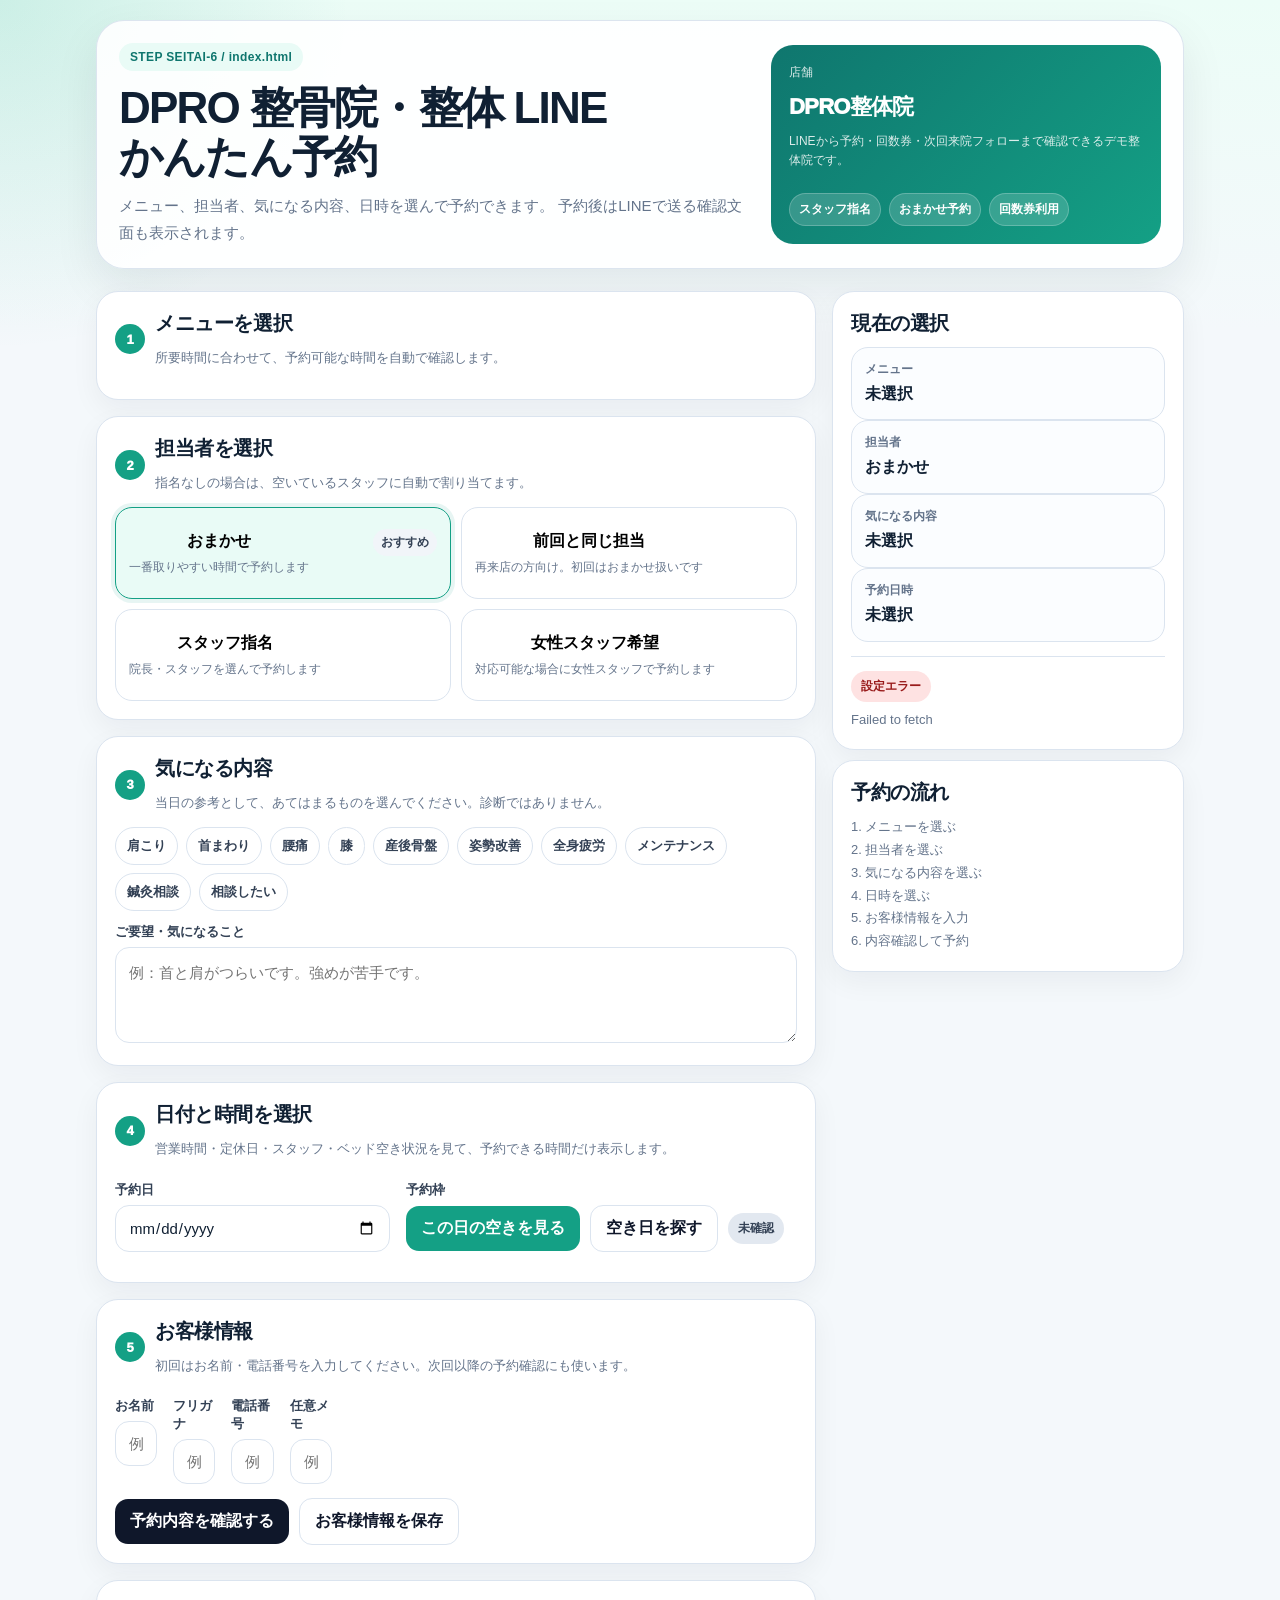
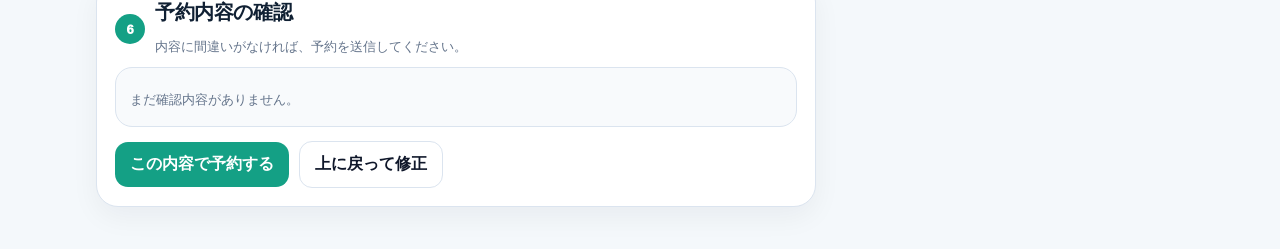
==== index.html @ 05ebb4c5 "Create index.html" ====
<!doctype html>
<html lang="ja">
<head>
  <meta charset="utf-8" />
  <meta name="viewport" content="width=device-width,initial-scale=1,viewport-fit=cover" />
  <title>DPRO 整骨院・整体 LINE｜予約｜STEP SEITAI-6</title>
  <script src="./config.js?v=step-seitai-4"></script>
  <style>
    :root{
      --bg:#f4f8fb;
      --card:#ffffff;
      --ink:#102033;
      --muted:#64748b;
      --line:#dbe4ef;
      --brand:#14a085;
      --brand2:#0f766e;
      --accent:#f59e0b;
      --soft:#e9fbf6;
      --soft2:#f1f5f9;
      --ok:#16a34a;
      --danger:#dc2626;
      --warn:#f59e0b;
      --shadow:0 18px 45px rgba(15,23,42,.08);
      --radius:22px;
    }
    *{box-sizing:border-box}
    html{scroll-behavior:smooth}
    body{
      margin:0;
      font-family:-apple-system,BlinkMacSystemFont,"Segoe UI","Noto Sans JP",sans-serif;
      background:
        radial-gradient(circle at top left,rgba(20,160,133,.15),transparent 350px),
        linear-gradient(180deg,#ecfdf7 0%,#f4f8fb 330px,#f4f8fb 100%);
      color:var(--ink);
    }
    button,input,select,textarea{font:inherit}
    button{cursor:pointer}
    .wrap{
      width:min(1120px,100%);
      margin:0 auto;
      padding:0 16px;
    }
    header{
      padding:20px 0 12px;
    }
    .hero{
      background:rgba(255,255,255,.9);
      border:1px solid rgba(219,228,239,.95);
      border-radius:28px;
      box-shadow:var(--shadow);
      padding:22px;
      display:grid;
      grid-template-columns:1.3fr .8fr;
      gap:18px;
      align-items:center;
    }
    .badge{
      display:inline-flex;
      align-items:center;
      gap:8px;
      padding:7px 11px;
      border-radius:999px;
      background:var(--soft);
      color:var(--brand2);
      font-weight:900;
      font-size:12px;
      letter-spacing:.03em;
    }
    h1{
      margin:12px 0 10px;
      font-size:clamp(28px,5vw,44px);
      line-height:1.12;
      letter-spacing:-.04em;
    }
    .lead{
      margin:0;
      color:var(--muted);
      line-height:1.8;
      font-size:15px;
    }
    .heroPanel{
      background:linear-gradient(135deg,#0f766e,#14a085);
      color:#fff;
      border-radius:22px;
      padding:18px;
      min-height:150px;
      display:grid;
      align-content:center;
      gap:10px;
    }
    .heroPanel .shop{
      font-size:22px;
      font-weight:950;
      letter-spacing:-.03em;
    }
    .heroPanel .mini{
      opacity:.85;
      font-size:12px;
      line-height:1.6;
    }
    .heroChips{
      display:flex;
      gap:8px;
      flex-wrap:wrap;
      margin-top:12px;
    }
    .heroChip{
      background:rgba(255,255,255,.16);
      border:1px solid rgba(255,255,255,.22);
      color:#fff;
      padding:7px 9px;
      border-radius:999px;
      font-size:12px;
      font-weight:800;
    }
    main{
      padding:10px 0 42px;
    }
    .grid{
      display:grid;
      grid-template-columns:repeat(12,1fr);
      gap:16px;
    }
    .card{
      background:var(--card);
      border:1px solid var(--line);
      border-radius:var(--radius);
      box-shadow:0 10px 28px rgba(15,23,42,.05);
      padding:18px;
    }
    .span4{grid-column:span 4}
    .span5{grid-column:span 5}
    .span7{grid-column:span 7}
    .span8{grid-column:span 8}
    .span12{grid-column:span 12}
    h2{
      margin:0 0 10px;
      font-size:20px;
      letter-spacing:-.02em;
    }
    h3{
      margin:14px 0 8px;
      font-size:15px;
    }
    .note{
      margin:7px 0 0;
      color:var(--muted);
      line-height:1.75;
      font-size:13px;
    }
    .stepTitle{
      display:flex;
      align-items:center;
      gap:10px;
      margin-bottom:8px;
    }
    .stepNo{
      width:30px;
      height:30px;
      border-radius:999px;
      display:grid;
      place-items:center;
      background:var(--brand);
      color:white;
      font-size:13px;
      font-weight:950;
      flex:0 0 auto;
    }
    .status{
      display:inline-flex;
      align-items:center;
      padding:7px 10px;
      border-radius:999px;
      background:#e2e8f0;
      color:#334155;
      font-size:12px;
      font-weight:900;
    }
    .status.ok{background:#dcfce7;color:#166534}
    .status.warn{background:#fef3c7;color:#92400e}
    .status.ng{background:#fee2e2;color:#991b1b}
    .btn{
      border:0;
      border-radius:13px;
      padding:12px 15px;
      font-weight:900;
      background:#e2e8f0;
      color:#0f172a;
      transition:.15s transform,.15s opacity,.15s background;
    }
    .btn:hover{transform:translateY(-1px)}
    .btn:disabled{opacity:.55;cursor:not-allowed;transform:none}
    .btn.primary{background:var(--brand);color:#fff}
    .btn.dark{background:#0f172a;color:#fff}
    .btn.warn{background:var(--accent);color:#fff}
    .btn.ghost{background:#fff;border:1px solid var(--line)}
    .row{
      display:flex;
      gap:10px;
      align-items:center;
      flex-wrap:wrap;
    }
    label{
      display:block;
      font-size:13px;
      font-weight:900;
      margin:12px 0 6px;
      color:#334155;
    }
    input,select,textarea{
      width:100%;
      border:1px solid var(--line);
      background:#fff;
      color:var(--ink);
      border-radius:14px;
      padding:13px 13px;
      outline:none;
      font-size:15px;
    }
    textarea{
      min-height:96px;
      resize:vertical;
      line-height:1.65;
    }
    input:focus,select:focus,textarea:focus{
      border-color:var(--brand);
      box-shadow:0 0 0 4px rgba(20,160,133,.12);
    }
    .choiceGrid{
      display:grid;
      grid-template-columns:repeat(2,minmax(0,1fr));
      gap:10px;
      margin-top:12px;
    }
    .choice{
      border:1px solid var(--line);
      border-radius:17px;
      padding:13px;
      background:#fff;
      transition:.15s;
      min-height:92px;
    }
    .choice:hover{border-color:rgba(20,160,133,.55);transform:translateY(-1px)}
    .choice.selected{
      background:var(--soft);
      border-color:var(--brand);
      box-shadow:0 0 0 4px rgba(20,160,133,.10);
    }
    .choiceTop{
      display:flex;
      justify-content:space-between;
      gap:10px;
      align-items:flex-start;
    }
    .choiceTitle{
      font-weight:950;
      line-height:1.45;
    }
    .choiceMeta{
      margin-top:6px;
      color:var(--muted);
      font-size:12px;
      line-height:1.65;
    }
    .price{
      display:inline-flex;
      align-items:center;
      padding:5px 8px;
      border-radius:999px;
      background:#f1f5f9;
      color:#334155;
      font-size:12px;
      font-weight:900;
      white-space:nowrap;
    }
    .staffList{
      display:grid;
      grid-template-columns:repeat(2,minmax(0,1fr));
      gap:10px;
      margin-top:12px;
    }
    .staffCard{
      border:1px solid var(--line);
      border-radius:16px;
      background:#fff;
      padding:13px;
      transition:.15s;
    }
    .staffCard.selected{
      background:var(--soft);
      border-color:var(--brand);
      box-shadow:0 0 0 4px rgba(20,160,133,.10);
    }
    .staffName{
      font-weight:950;
    }
    .staffMini{
      color:var(--muted);
      font-size:12px;
      margin-top:5px;
      line-height:1.55;
    }
    .concernGrid{
      display:flex;
      flex-wrap:wrap;
      gap:8px;
      margin-top:12px;
    }
    .tag{
      border:1px solid var(--line);
      border-radius:999px;
      background:#fff;
      padding:9px 11px;
      color:#334155;
      font-size:13px;
      font-weight:900;
      transition:.15s;
    }
    .tag.selected{
      background:var(--soft);
      color:var(--brand2);
      border-color:var(--brand);
    }
    .slots{
      display:grid;
      grid-template-columns:repeat(4,minmax(0,1fr));
      gap:8px;
      margin-top:12px;
    }
    .slot{
      border:1px solid #bbf7d0;
      background:#ecfdf5;
      color:#047857;
      border-radius:13px;
      padding:10px 8px;
      font-size:13px;
      font-weight:950;
      text-align:center;
      transition:.15s;
    }
    .slot:hover{transform:translateY(-1px)}
    .slot.selected{
      background:var(--brand);
      color:#fff;
      border-color:var(--brand2);
      box-shadow:0 8px 18px rgba(20,160,133,.22);
    }
    .slot small{
      display:block;
      font-weight:800;
      opacity:.82;
      font-size:10px;
      margin-top:3px;
      white-space:nowrap;
      overflow:hidden;
      text-overflow:ellipsis;
    }
    .summary{
      position:sticky;
      top:10px;
      display:grid;
      gap:10px;
    }
    .summaryBox{
      border:1px solid var(--line);
      background:#fbfdff;
      border-radius:17px;
      padding:13px;
    }
    .summaryLabel{
      color:var(--muted);
      font-size:12px;
      font-weight:800;
      margin-bottom:4px;
    }
    .summaryValue{
      font-weight:950;
      line-height:1.55;
      word-break:break-word;
    }
    .divider{
      height:1px;
      background:var(--line);
      margin:14px 0;
    }
    .confirmBox{
      background:#f8fafc;
      border:1px solid var(--line);
      border-radius:17px;
      padding:14px;
      display:grid;
      gap:8px;
    }
    .confirmRow{
      display:grid;
      grid-template-columns:130px 1fr;
      gap:8px;
      font-size:14px;
      line-height:1.55;
    }
    .confirmRow div:first-child{
      color:var(--muted);
      font-weight:900;
    }
    .complete{
      border:1px solid #bbf7d0;
      background:linear-gradient(180deg,#ecfdf5,#ffffff);
      border-radius:22px;
      padding:18px;
      display:none;
    }
    .complete.show{display:block}
    .messageBox{
      width:100%;
      min-height:190px;
      margin-top:10px;
      background:#0f172a;
      color:#d1fae5;
      border-radius:16px;
      padding:13px;
      font-family:ui-monospace,SFMono-Regular,Menlo,Consolas,monospace;
      font-size:13px;
      line-height:1.7;
      white-space:pre-wrap;
    }
    .alert{
      border-radius:16px;
      padding:12px;
      background:#fef3c7;
      color:#92400e;
      border:1px solid #fde68a;
      font-size:13px;
      line-height:1.65;
      font-weight:800;
    }
    .alert.danger{
      background:#fee2e2;
      color:#991b1b;
      border-color:#fecaca;
    }
    .alert.ok{
      background:#dcfce7;
      color:#166534;
      border-color:#bbf7d0;
    }
    .toast{
      position:fixed;
      left:50%;
      bottom:18px;
      transform:translateX(-50%);
      background:#0f172a;
      color:#fff;
      border-radius:999px;
      padding:12px 16px;
      box-shadow:var(--shadow);
      font-size:14px;
      font-weight:900;
      opacity:0;
      pointer-events:none;
      transition:.2s;
      z-index:99;
      max-width:calc(100% - 28px);
      text-align:center;
    }
    .toast.show{
      opacity:1;
      bottom:30px;
    }
    .loading{
      display:inline-block;
      width:14px;
      height:14px;
      border:2px solid rgba(255,255,255,.55);
      border-top-color:#fff;
      border-radius:999px;
      animation:spin .7s linear infinite;
      vertical-align:-2px;
      margin-right:6px;
    }
    @keyframes spin{to{transform:rotate(360deg)}}
    @media(max-width:920px){
      .hero{grid-template-columns:1fr}
      .span4,.span5,.span7,.span8{grid-column:span 12}
      .choiceGrid,.staffList{grid-template-columns:1fr}
      .slots{grid-template-columns:repeat(3,minmax(0,1fr))}
      .summary{position:static}
    }
    @media(max-width:520px){
      .wrap{padding:0 12px}
      header{padding-top:12px}
      .hero,.card{border-radius:20px;padding:16px}
      .grid{gap:12px}
      .slots{grid-template-columns:repeat(2,minmax(0,1fr))}
      .confirmRow{grid-template-columns:1fr}
      h1{font-size:30px}
    }
  </style>
</head>
<body>
<header>
  <div class="wrap">
    <section class="hero">
      <div>
        <span class="badge">STEP SEITAI-6 / index.html</span>
        <h1>DPRO 整骨院・整体 LINE<br>かんたん予約</h1>
        <p class="lead">
          メニュー、担当者、気になる内容、日時を選んで予約できます。
          予約後はLINEで送る確認文面も表示されます。
        </p>
      </div>
      <div class="heroPanel">
        <div class="mini">店舗</div>
        <div class="shop" id="heroShopName">DPRO整体院</div>
        <div class="mini" id="heroShopNote">LINEから予約・回数券・次回来院フォローまで確認できるデモ整体院です。</div>
        <div class="heroChips">
          <span class="heroChip">スタッフ指名</span>
          <span class="heroChip">おまかせ予約</span>
          <span class="heroChip">回数券利用</span>
        </div>
      </div>
    </section>
  </div>
</header>

<main>
  <div class="wrap">
    <section class="grid">
      <div class="span8">
        <div class="grid">
          <section class="card span12" id="sectionMenu">
            <div class="stepTitle">
              <span class="stepNo">1</span>
              <div>
                <h2>メニューを選択</h2>
                <p class="note">所要時間に合わせて、予約可能な時間を自動で確認します。</p>
              </div>
            </div>
            <div class="choiceGrid" id="menuList"></div>
          </section>

          <section class="card span12" id="sectionStaff">
            <div class="stepTitle">
              <span class="stepNo">2</span>
              <div>
                <h2>担当者を選択</h2>
                <p class="note">指名なしの場合は、空いているスタッフに自動で割り当てます。</p>
              </div>
            </div>

            <div class="choiceGrid">
              <button type="button" class="choice selected" data-pref="any">
                <div class="choiceTop">
                  <div>
                    <div class="choiceTitle">おまかせ</div>
                    <div class="choiceMeta">一番取りやすい時間で予約します</div>
                  </div>
                  <span class="price">おすすめ</span>
                </div>
              </button>
              <button type="button" class="choice" data-pref="same_as_last">
                <div class="choiceTop">
                  <div>
                    <div class="choiceTitle">前回と同じ担当</div>
                    <div class="choiceMeta">再来店の方向け。初回はおまかせ扱いです</div>
                  </div>
                </div>
              </button>
              <button type="button" class="choice" data-pref="specific">
                <div class="choiceTop">
                  <div>
                    <div class="choiceTitle">スタッフ指名</div>
                    <div class="choiceMeta">院長・スタッフを選んで予約します</div>
                  </div>
                </div>
              </button>
              <button type="button" class="choice" data-pref="female_preferred">
                <div class="choiceTop">
                  <div>
                    <div class="choiceTitle">女性スタッフ希望</div>
                    <div class="choiceMeta">対応可能な場合に女性スタッフで予約します</div>
                  </div>
                </div>
              </button>
            </div>

            <div id="staffSelectArea" style="display:none;">
              <h3>指名スタッフ</h3>
              <div class="staffList" id="staffList"></div>
            </div>
          </section>

          <section class="card span12" id="sectionConcern">
            <div class="stepTitle">
              <span class="stepNo">3</span>
              <div>
                <h2>気になる内容</h2>
                <p class="note">当日の参考として、あてはまるものを選んでください。診断ではありません。</p>
              </div>
            </div>

            <div class="concernGrid" id="concernList"></div>

            <label for="requestNote">ご要望・気になること</label>
            <textarea id="requestNote" placeholder="例：首と肩がつらいです。強めが苦手です。"></textarea>
          </section>

          <section class="card span12" id="sectionDate">
            <div class="stepTitle">
              <span class="stepNo">4</span>
              <div>
                <h2>日付と時間を選択</h2>
                <p class="note">営業時間・定休日・スタッフ・ベッド空き状況を見て、予約できる時間だけ表示します。</p>
              </div>
            </div>

            <div class="grid">
              <div class="span5">
                <label for="dateInput">予約日</label>
                <input id="dateInput" type="date">
              </div>
              <div class="span7">
                <label>予約枠</label>
                <div class="row">
                  <button type="button" class="btn primary" id="loadSlotsBtn">この日の空きを見る</button>
                  <button type="button" class="btn ghost" id="findOpenDayBtn">空き日を探す</button>
                  <span class="status" id="slotStatus">未確認</span>
                </div>
              </div>
            </div>

            <div id="slotMessage" style="margin-top:12px;"></div>
            <div class="slots" id="slotList"></div>
          </section>

          <section class="card span12" id="sectionCustomer">
            <div class="stepTitle">
              <span class="stepNo">5</span>
              <div>
                <h2>お客様情報</h2>
                <p class="note">初回はお名前・電話番号を入力してください。次回以降の予約確認にも使います。</p>
              </div>
            </div>

            <div class="grid">
              <div class="span6">
                <label for="customerName">お名前</label>
                <input id="customerName" type="text" placeholder="例：佐藤 花子" autocomplete="name">
              </div>
              <div class="span6">
                <label for="customerKana">フリガナ</label>
                <input id="customerKana" type="text" placeholder="例：サトウ ハナコ">
              </div>
              <div class="span6">
                <label for="phone">電話番号</label>
                <input id="phone" type="tel" placeholder="例：090-0000-0000" autocomplete="tel">
              </div>
              <div class="span6">
                <label for="customerMemo">任意メモ</label>
                <input id="customerMemo" type="text" placeholder="例：LINEデモ予約">
              </div>
            </div>

            <div class="row" style="margin-top:14px;">
              <button type="button" class="btn dark" id="confirmBtn">予約内容を確認する</button>
              <button type="button" class="btn ghost" id="saveProfileBtn">お客様情報を保存</button>
            </div>
          </section>

          <section class="card span12" id="sectionConfirm">
            <div class="stepTitle">
              <span class="stepNo">6</span>
              <div>
                <h2>予約内容の確認</h2>
                <p class="note">内容に間違いがなければ、予約を送信してください。</p>
              </div>
            </div>

            <div id="confirmBox" class="confirmBox">
              <div class="note">まだ確認内容がありません。</div>
            </div>

            <div class="row" style="margin-top:14px;">
              <button type="button" class="btn primary" id="submitBtn">この内容で予約する</button>
              <button type="button" class="btn ghost" id="scrollTopBtn">上に戻って修正</button>
            </div>
          </section>

          <section class="complete span12" id="completeBox">
            <span class="badge">予約完了</span>
            <h2 style="margin-top:12px;">予約を受け付けました</h2>
            <p class="note">
              下の文面は、店舗側がLINEで送る確認文面のイメージです。
              デモ確認用にコピーできます。
            </p>
            <div class="messageBox" id="messageText"></div>
            <div class="row" style="margin-top:12px;">
              <button type="button" class="btn primary" id="copyMessageBtn">確認文面をコピー</button>
              <button type="button" class="btn ghost" id="newReservationBtn">続けて予約する</button>
            </div>
          </section>
        </div>
      </div>

      <aside class="span4">
        <div class="summary">
          <section class="card">
            <h2>現在の選択</h2>
            <div class="summaryBox">
              <div class="summaryLabel">メニュー</div>
              <div class="summaryValue" id="sumMenu">未選択</div>
            </div>
            <div class="summaryBox">
              <div class="summaryLabel">担当者</div>
              <div class="summaryValue" id="sumStaff">おまかせ</div>
            </div>
            <div class="summaryBox">
              <div class="summaryLabel">気になる内容</div>
              <div class="summaryValue" id="sumConcern">未選択</div>
            </div>
            <div class="summaryBox">
              <div class="summaryLabel">予約日時</div>
              <div class="summaryValue" id="sumDateTime">未選択</div>
            </div>
            <div class="divider"></div>
            <div class="row">
              <span class="status" id="apiStatus">読み込み中</span>
            </div>
            <p class="note" id="settingsNote">
              店舗設定を読み込んでいます。
            </p>
          </section>

          <section class="card">
            <h2>予約の流れ</h2>
            <div class="note">
              1. メニューを選ぶ<br>
              2. 担当者を選ぶ<br>
              3. 気になる内容を選ぶ<br>
              4. 日時を選ぶ<br>
              5. お客様情報を入力<br>
              6. 内容確認して予約
            </div>
          </section>
        </div>
      </aside>
    </section>
  </div>
</main>

<div class="toast" id="toast">OK</div>

<script>
(() => {
  "use strict";

  const FALLBACK_CONFIG = {
    serviceName: "DPRO 整骨院・整体 LINE",
    shopCode: "dpro_seitai_demo",
    shopName: "DPRO整体院",
    apiBaseUrl: "https://dpro-seitai-line-api.dpromstk2000.workers.dev",
    endpoints: {
      publicSettings: "/api/public/settings",
      appointmentOptions: "/api/public/appointment-options",
      reservationCreate: "/api/reservations/create"
    }
  };

  const CONFIG = window.DPRO_SEITAI_CONFIG || FALLBACK_CONFIG;
  const $ = (id) => document.getElementById(id);

  const state = {
    settings: null,
    menus: [],
    staff: [],
    selectedMenu: null,
    staffPreference: "any",
    selectedStaffCode: "",
    selectedConcerns: [],
    selectedDate: "",
    slots: [],
    selectedSlot: null,
    lastReservationResult: null
  };

  const concernOptions = [
    "肩こり",
    "首まわり",
    "腰痛",
    "膝",
    "産後骨盤",
    "姿勢改善",
    "全身疲労",
    "メンテナンス",
    "鍼灸相談",
    "相談したい"
  ];

  function endpoint(key) {
    return (CONFIG.endpoints && CONFIG.endpoints[key]) || FALLBACK_CONFIG.endpoints[key];
  }

  function trimSlash(value) {
    return String(value || "").replace(/\/+$/, "");
  }

  function apiUrl(path, params = {}) {
    const url = new URL(`${trimSlash(CONFIG.apiBaseUrl)}${path.startsWith("/") ? path : `/${path}`}`);
    if (!url.searchParams.get("shop_code")) {
      url.searchParams.set("shop_code", CONFIG.shopCode || "dpro_seitai_demo");
    }
    Object.entries(params || {}).forEach(([key, value]) => {
      if (value !== undefined && value !== null && String(value) !== "") {
        url.searchParams.set(key, String(value));
      }
    });
    return url.toString();
  }

  async function apiGet(path, params = {}) {
    const res = await fetch(apiUrl(path, params), { method: "GET" });
    const data = await res.json().catch(() => ({}));
    if (!res.ok || data.ok === false) {
      throw new Error(data.message || data.error || `API error ${res.status}`);
    }
    return data;
  }

  async function apiPost(path, body = {}, query = {}) {
    const res = await fetch(apiUrl(path, query), {
      method: "POST",
      headers: { "Content-Type": "application/json" },
      body: JSON.stringify(body || {})
    });
    const data = await res.json().catch(() => ({}));
    if (!res.ok || data.ok === false) {
      throw new Error(data.message || data.error || `API error ${res.status}`);
    }
    return data;
  }

  function todayText() {
    const d = new Date();
    const y = d.getFullYear();
    const m = String(d.getMonth() + 1).padStart(2, "0");
    const day = String(d.getDate()).padStart(2, "0");
    return `${y}-${m}-${day}`;
  }

  function addDaysText(dateText, days) {
    const [y, m, d] = dateText.split("-").map(Number);
    const date = new Date(y, m - 1, d);
    date.setDate(date.getDate() + Number(days || 0));
    const yy = date.getFullYear();
    const mm = String(date.getMonth() + 1).padStart(2, "0");
    const dd = String(date.getDate()).padStart(2, "0");
    return `${yy}-${mm}-${dd}`;
  }

  function formatPrice(price) {
    const n = Number(price || 0);
    if (!n) return "無料/回数券";
    return `${n.toLocaleString("ja-JP")}円`;
  }

  function formatTime(value) {
    return String(value || "").slice(0, 5);
  }

  function escapeHtml(value) {
    return String(value ?? "")
      .replaceAll("&", "&amp;")
      .replaceAll("<", "&lt;")
      .replaceAll(">", "&gt;")
      .replaceAll('"', "&quot;")
      .replaceAll("'", "&#039;");
  }

  function showToast(text) {
    const t = $("toast");
    t.textContent = text;
    t.classList.add("show");
    setTimeout(() => t.classList.remove("show"), 1900);
  }

  function setStatus(id, text, kind = "") {
    const el = $(id);
    el.textContent = text;
    el.className = `status ${kind}`.trim();
  }

  function setBusy(button, busy, label) {
    if (!button) return;
    if (busy) {
      button.dataset.oldText = button.innerHTML;
      button.disabled = true;
      button.innerHTML = `<span class="loading"></span>${label || "処理中..."}`;
    } else {
      button.disabled = false;
      if (button.dataset.oldText) button.innerHTML = button.dataset.oldText;
      delete button.dataset.oldText;
    }
  }

  function saveProfile() {
    const profile = {
      customer_name: $("customerName").value.trim(),
      customer_kana: $("customerKana").value.trim(),
      phone: $("phone").value.trim(),
      memo: $("customerMemo").value.trim()
    };
    localStorage.setItem("DPRO_SEITAI_CUSTOMER_PROFILE", JSON.stringify(profile));
  }

  function loadProfile() {
    try {
      const raw = localStorage.getItem("DPRO_SEITAI_CUSTOMER_PROFILE");
      if (!raw) return;
      const p = JSON.parse(raw);
      $("customerName").value = p.customer_name || "";
      $("customerKana").value = p.customer_kana || "";
      $("phone").value = p.phone || "";
      $("customerMemo").value = p.memo || "";
    } catch {}
  }

  function renderMenus() {
    const box = $("menuList");
    if (!state.menus.length) {
      box.innerHTML = `<div class="alert danger">メニューを読み込めませんでした。</div>`;
      return;
    }

    box.innerHTML = state.menus.map((menu, index) => {
      const selected = state.selectedMenu && state.selectedMenu.menu_code === menu.menu_code;
      return `
        <button type="button" class="choice ${selected ? "selected" : ""}" data-menu-code="${escapeHtml(menu.menu_code)}">
          <div class="choiceTop">
            <div>
              <div class="choiceTitle">${escapeHtml(menu.menu_name)}</div>
              <div class="choiceMeta">${Number(menu.duration_minutes || 0)}分 / ${escapeHtml(menu.description || "")}</div>
            </div>
            <span class="price">${escapeHtml(formatPrice(menu.price_yen))}</span>
          </div>
        </button>
      `;
    }).join("");

    box.querySelectorAll("[data-menu-code]").forEach((btn) => {
      btn.addEventListener("click", () => {
        const code = btn.dataset.menuCode;
        state.selectedMenu = state.menus.find((m) => m.menu_code === code) || null;
        state.selectedSlot = null;
        state.slots = [];
        renderMenus();
        renderSlots();
        updateSummary();
        scrollToSection("sectionStaff");
      });
    });
  }

  function renderStaff() {
    const box = $("staffList");
    if (!state.staff.length) {
      box.innerHTML = `<div class="alert">スタッフ情報を読み込み中です。</div>`;
      return;
    }

    box.innerHTML = state.staff.map((staff) => {
      const selected = state.selectedStaffCode === staff.staff_code;
      return `
        <button type="button" class="staffCard ${selected ? "selected" : ""}" data-staff-code="${escapeHtml(staff.staff_code)}">
          <div class="staffName">${escapeHtml(staff.display_name || staff.staff_name || staff.staff_code)}</div>
          <div class="staffMini">
            1日最大 ${Number(staff.daily_limit || 0)}件 / ${escapeHtml(staff.note || "対応可能なメニューを担当します")}
          </div>
        </button>
      `;
    }).join("");

    box.querySelectorAll("[data-staff-code]").forEach((btn) => {
      btn.addEventListener("click", () => {
        state.selectedStaffCode = btn.dataset.staffCode;
        state.selectedSlot = null;
        state.slots = [];
        renderStaff();
        renderSlots();
        updateSummary();
      });
    });
  }

  function renderConcerns() {
    const box = $("concernList");
    box.innerHTML = concernOptions.map((tag) => {
      const selected = state.selectedConcerns.includes(tag);
      return `<button type="button" class="tag ${selected ? "selected" : ""}" data-concern="${escapeHtml(tag)}">${escapeHtml(tag)}</button>`;
    }).join("");

    box.querySelectorAll("[data-concern]").forEach((btn) => {
      btn.addEventListener("click", () => {
        const value = btn.dataset.concern;
        if (state.selectedConcerns.includes(value)) {
          state.selectedConcerns = state.selectedConcerns.filter((item) => item !== value);
        } else {
          state.selectedConcerns.push(value);
        }
        renderConcerns();
        updateSummary();
      });
    });
  }

  function setupStaffPreference() {
    document.querySelectorAll("[data-pref]").forEach((btn) => {
      btn.addEventListener("click", () => {
        document.querySelectorAll("[data-pref]").forEach((el) => el.classList.remove("selected"));
        btn.classList.add("selected");

        state.staffPreference = btn.dataset.pref;
        if (state.staffPreference !== "specific") {
          state.selectedStaffCode = "";
        } else if (!state.selectedStaffCode && state.staff[0]) {
          state.selectedStaffCode = state.staff[0].staff_code;
        }

        $("staffSelectArea").style.display = state.staffPreference === "specific" ? "block" : "none";
        state.selectedSlot = null;
        state.slots = [];

        renderStaff();
        renderSlots();
        updateSummary();
      });
    });
  }

  function renderSlots() {
    const box = $("slotList");
    if (!state.slots.length) {
      box.innerHTML = "";
      return;
    }

    box.innerHTML = state.slots.map((slot) => {
      const selected = state.selectedSlot && state.selectedSlot.time === slot.time;
      return `
        <button type="button" class="slot ${selected ? "selected" : ""}" data-slot-time="${escapeHtml(slot.time)}">
          ${escapeHtml(slot.time)}
          <small>${escapeHtml(slot.staff_name || "担当未定")} / ${escapeHtml(slot.resource_name || "")}</small>
        </button>
      `;
    }).join("");

    box.querySelectorAll("[data-slot-time]").forEach((btn) => {
      btn.addEventListener("click", () => {
        state.selectedSlot = state.slots.find((slot) => slot.time === btn.dataset.slotTime) || null;
        renderSlots();
        updateSummary();
        scrollToSection("sectionCustomer");
      });
    });
  }

  function staffLabel() {
    const prefMap = {
      any: "おまかせ",
      same_as_last: "前回と同じ担当",
      specific: "スタッフ指名",
      female_preferred: "女性スタッフ希望"
    };

    if (state.staffPreference === "specific") {
      const staff = state.staff.find((s) => s.staff_code === state.selectedStaffCode);
      return staff ? (staff.display_name || staff.staff_name) : "スタッフ指名";
    }

    return prefMap[state.staffPreference] || "おまかせ";
  }

  function updateSummary() {
    $("sumMenu").textContent = state.selectedMenu
      ? `${state.selectedMenu.menu_name}（${Number(state.selectedMenu.duration_minutes || 0)}分）`
      : "未選択";

    $("sumStaff").textContent = state.selectedSlot?.staff_name
      ? `${staffLabel()} → ${state.selectedSlot.staff_name}`
      : staffLabel();

    $("sumConcern").textContent = state.selectedConcerns.length
      ? state.selectedConcerns.join("、")
      : "未選択";

    $("sumDateTime").textContent = state.selectedDate && state.selectedSlot
      ? `${state.selectedDate} ${state.selectedSlot.time}`
      : state.selectedDate
        ? `${state.selectedDate} / 時間未選択`
        : "未選択";
  }

  function scrollToSection(id) {
    const el = $(id);
    if (el) el.scrollIntoView({ behavior: "smooth", block: "start" });
  }

  async function loadSettings() {
    setStatus("apiStatus", "店舗設定確認中", "warn");
    const data = await apiGet(endpoint("publicSettings"));
    state.settings = data.settings || {};
    state.menus = Array.isArray(data.menus) ? data.menus : [];
    state.staff = Array.isArray(data.staff) ? data.staff : [];

    $("heroShopName").textContent = data.shop?.shop_name || CONFIG.shopName || "DPRO整体院";
    $("heroShopNote").textContent = data.shop?.public_note || "LINEから予約・回数券・次回来院フォローまで確認できるデモ整体院です。";

    if (!state.selectedMenu && state.menus[0]) state.selectedMenu = state.menus[0];

    renderMenus();
    renderStaff();

    const minDate = todayText();
    $("dateInput").min = minDate;
    $("dateInput").value = addDaysText(minDate, 1);
    state.selectedDate = $("dateInput").value;

    $("settingsNote").textContent = `予約は${Number(state.settings.reservation_max_months_ahead || 2)}か月先まで、${Number(state.settings.reservation_slot_minutes || 30)}分単位で受付します。`;
    setStatus("apiStatus", "店舗設定OK", "ok");
    updateSummary();
  }

  async function loadSlots(dateOverride) {
    if (!state.selectedMenu) {
      showToast("メニューを選んでください");
      scrollToSection("sectionMenu");
      return null;
    }

    const date = dateOverride || $("dateInput").value;
    if (!date) {
      showToast("日付を選んでください");
      return null;
    }

    state.selectedDate = date;
    state.selectedSlot = null;
    state.slots = [];
    renderSlots();
    updateSummary();

    setStatus("slotStatus", "確認中...", "warn");
    $("slotMessage").innerHTML = "";

    const data = await apiGet(endpoint("appointmentOptions"), {
      date,
      menu_code: state.selectedMenu.menu_code,
      staff_preference: state.staffPreference,
      staff_code: state.staffPreference === "specific" ? state.selectedStaffCode : ""
    });

    state.slots = Array.isArray(data.available_slots)
      ? data.available_slots
      : (Array.isArray(data.slots) ? data.slots.map((time) => ({ time })) : []);

    if (data.is_available && state.slots.length) {
      setStatus("slotStatus", "空きあり", "ok");
      $("slotMessage").innerHTML = `<div class="alert ok">${escapeHtml(date)} の予約可能時間を表示しています。</div>`;
    } else {
      setStatus("slotStatus", "空きなし", "ng");
      $("slotMessage").innerHTML = `<div class="alert danger">${escapeHtml(data.reason || "この日は空き枠がありません。")}</div>`;
    }

    renderSlots();
    updateSummary();
    return data;
  }

  async function findOpenDay() {
    if (!state.selectedMenu) {
      showToast("メニューを選んでください");
      return;
    }

    const start = todayText();
    for (let i = 0; i < 28; i++) {
      const date = addDaysText(start, i);
      try {
        const data = await loadSlots(date);
        if (data && data.is_available && state.slots.length) {
          $("dateInput").value = date;
          state.selectedDate = date;
          updateSummary();
          showToast(`空き日：${date}`);
          return;
        }
      } catch {}
    }

    showToast("28日以内に空き枠が見つかりませんでした");
  }

  function validateBeforeConfirm() {
    if (!state.selectedMenu) return "メニューを選んでください。";
    if (state.staffPreference === "specific" && !state.selectedStaffCode) return "指名スタッフを選んでください。";
    if (!state.selectedDate) return "予約日を選んでください。";
    if (!state.selectedSlot) return "予約時間を選んでください。";
    if (!$("customerName").value.trim()) return "お名前を入力してください。";
    if (!$("phone").value.trim()) return "電話番号を入力してください。";
    return "";
  }

  function renderConfirm() {
    const error = validateBeforeConfirm();
    if (error) {
      $("confirmBox").innerHTML = `<div class="alert danger">${escapeHtml(error)}</div>`;
      showToast(error);
      return false;
    }

    const staff = state.selectedSlot?.staff_name || staffLabel();
    const resource = state.selectedSlot?.resource_name || "";
    const concerns = state.selectedConcerns.length ? state.selectedConcerns.join("、") : "未選択";
    const request = $("requestNote").value.trim() || "なし";

    $("confirmBox").innerHTML = `
      <div class="confirmRow"><div>お名前</div><div>${escapeHtml($("customerName").value.trim())} 様</div></div>
      <div class="confirmRow"><div>電話番号</div><div>${escapeHtml($("phone").value.trim())}</div></div>
      <div class="confirmRow"><div>メニュー</div><div>${escapeHtml(state.selectedMenu.menu_name)}（${Number(state.selectedMenu.duration_minutes || 0)}分）</div></div>
      <div class="confirmRow"><div>日時</div><div>${escapeHtml(state.selectedDate)} ${escapeHtml(state.selectedSlot.time)}</div></div>
      <div class="confirmRow"><div>担当</div><div>${escapeHtml(staff)}${resource ? ` / ${escapeHtml(resource)}` : ""}</div></div>
      <div class="confirmRow"><div>気になる内容</div><div>${escapeHtml(concerns)}</div></div>
      <div class="confirmRow"><div>ご要望</div><div>${escapeHtml(request)}</div></div>
    `;

    scrollToSection("sectionConfirm");
    return true;
  }

  async function submitReservation() {
    const error = validateBeforeConfirm();
    if (error) {
      $("confirmBox").innerHTML = `<div class="alert danger">${escapeHtml(error)}</div>`;
      showToast(error);
      return;
    }

    const btn = $("submitBtn");
    setBusy(btn, true, "予約送信中...");

    try {
      const body = {
        shop_code: CONFIG.shopCode || "dpro_seitai_demo",
        customer_name: $("customerName").value.trim(),
        customer_kana: $("customerKana").value.trim(),
        phone: $("phone").value.trim(),
        memo: $("customerMemo").value.trim(),
        menu_code: state.selectedMenu.menu_code,
        staff_preference: state.staffPreference,
        staff_code: state.staffPreference === "specific" ? state.selectedStaffCode : "",
        reservation_date: state.selectedDate,
        start_time: state.selectedSlot.time,
        concern_tags: state.selectedConcerns,
        request_note: $("requestNote").value.trim(),
        source: "line"
      };

      const data = await apiPost(endpoint("reservationCreate"), body);
      state.lastReservationResult = data;
      saveProfile();

      $("messageText").textContent = data.message_text || buildFallbackMessage(data);
      $("completeBox").classList.add("show");
      $("completeBox").scrollIntoView({ behavior: "smooth", block: "start" });

      showToast("予約を受け付けました");
    } catch (error) {
      showToast(error.message);
      $("confirmBox").innerHTML = `<div class="alert danger">${escapeHtml(error.message)}</div>`;
      scrollToSection("sectionConfirm");
    } finally {
      setBusy(btn, false);
    }
  }

  function buildFallbackMessage(data) {
    const name = $("customerName").value.trim() || "お客様";
    const staff = data.staff?.display_name || state.selectedSlot?.staff_name || "おまかせ";
    return `${name}様\n\nご予約内容の確認です。\n日時：${state.selectedDate} ${state.selectedSlot?.time || ""}\nメニュー：${state.selectedMenu?.menu_name || ""}\n担当：${staff}\n\n変更やキャンセルがある場合は、お早めにLINEでお知らせください。\n当日はお気をつけてお越しください。`;
  }

  function resetForNewReservation() {
    state.selectedSlot = null;
    state.slots = [];
    $("completeBox").classList.remove("show");
    renderSlots();
    updateSummary();
    scrollToSection("sectionDate");
  }

  function initEvents() {
    setupStaffPreference();

    $("dateInput").addEventListener("change", () => {
      state.selectedDate = $("dateInput").value;
      state.selectedSlot = null;
      state.slots = [];
      renderSlots();
      updateSummary();
    });

    $("loadSlotsBtn").addEventListener("click", async () => {
      const btn = $("loadSlotsBtn");
      setBusy(btn, true, "確認中...");
      try { await loadSlots(); }
      catch (error) {
        setStatus("slotStatus", "エラー", "ng");
        $("slotMessage").innerHTML = `<div class="alert danger">${escapeHtml(error.message)}</div>`;
      } finally { setBusy(btn, false); }
    });

    $("findOpenDayBtn").addEventListener("click", async () => {
      const btn = $("findOpenDayBtn");
      setBusy(btn, true, "検索中...");
      try { await findOpenDay(); }
      catch (error) { showToast(error.message); }
      finally { setBusy(btn, false); }
    });

    $("confirmBtn").addEventListener("click", renderConfirm);
    $("submitBtn").addEventListener("click", submitReservation);

    $("saveProfileBtn").addEventListener("click", () => {
      saveProfile();
      showToast("お客様情報を保存しました");
    });

    $("scrollTopBtn").addEventListener("click", () => scrollToSection("sectionMenu"));

    $("copyMessageBtn").addEventListener("click", async () => {
      const text = $("messageText").textContent || "";
      await navigator.clipboard.writeText(text).catch(() => {});
      showToast("文面をコピーしました");
    });

    $("newReservationBtn").addEventListener("click", resetForNewReservation);

    ["customerName","customerKana","phone","customerMemo","requestNote"].forEach((id) => {
      $(id).addEventListener("input", updateSummary);
    });
  }

  async function init() {
    renderConcerns();
    initEvents();
    loadProfile();

    try {
      await loadSettings();
      await loadSlots($("dateInput").value).catch(() => {});
    } catch (error) {
      setStatus("apiStatus", "設定エラー", "ng");
      $("settingsNote").textContent = error.message;
      showToast(error.message);
    }
  }

  document.addEventListener("DOMContentLoaded", init);
})();
</script>
</body>
</html>
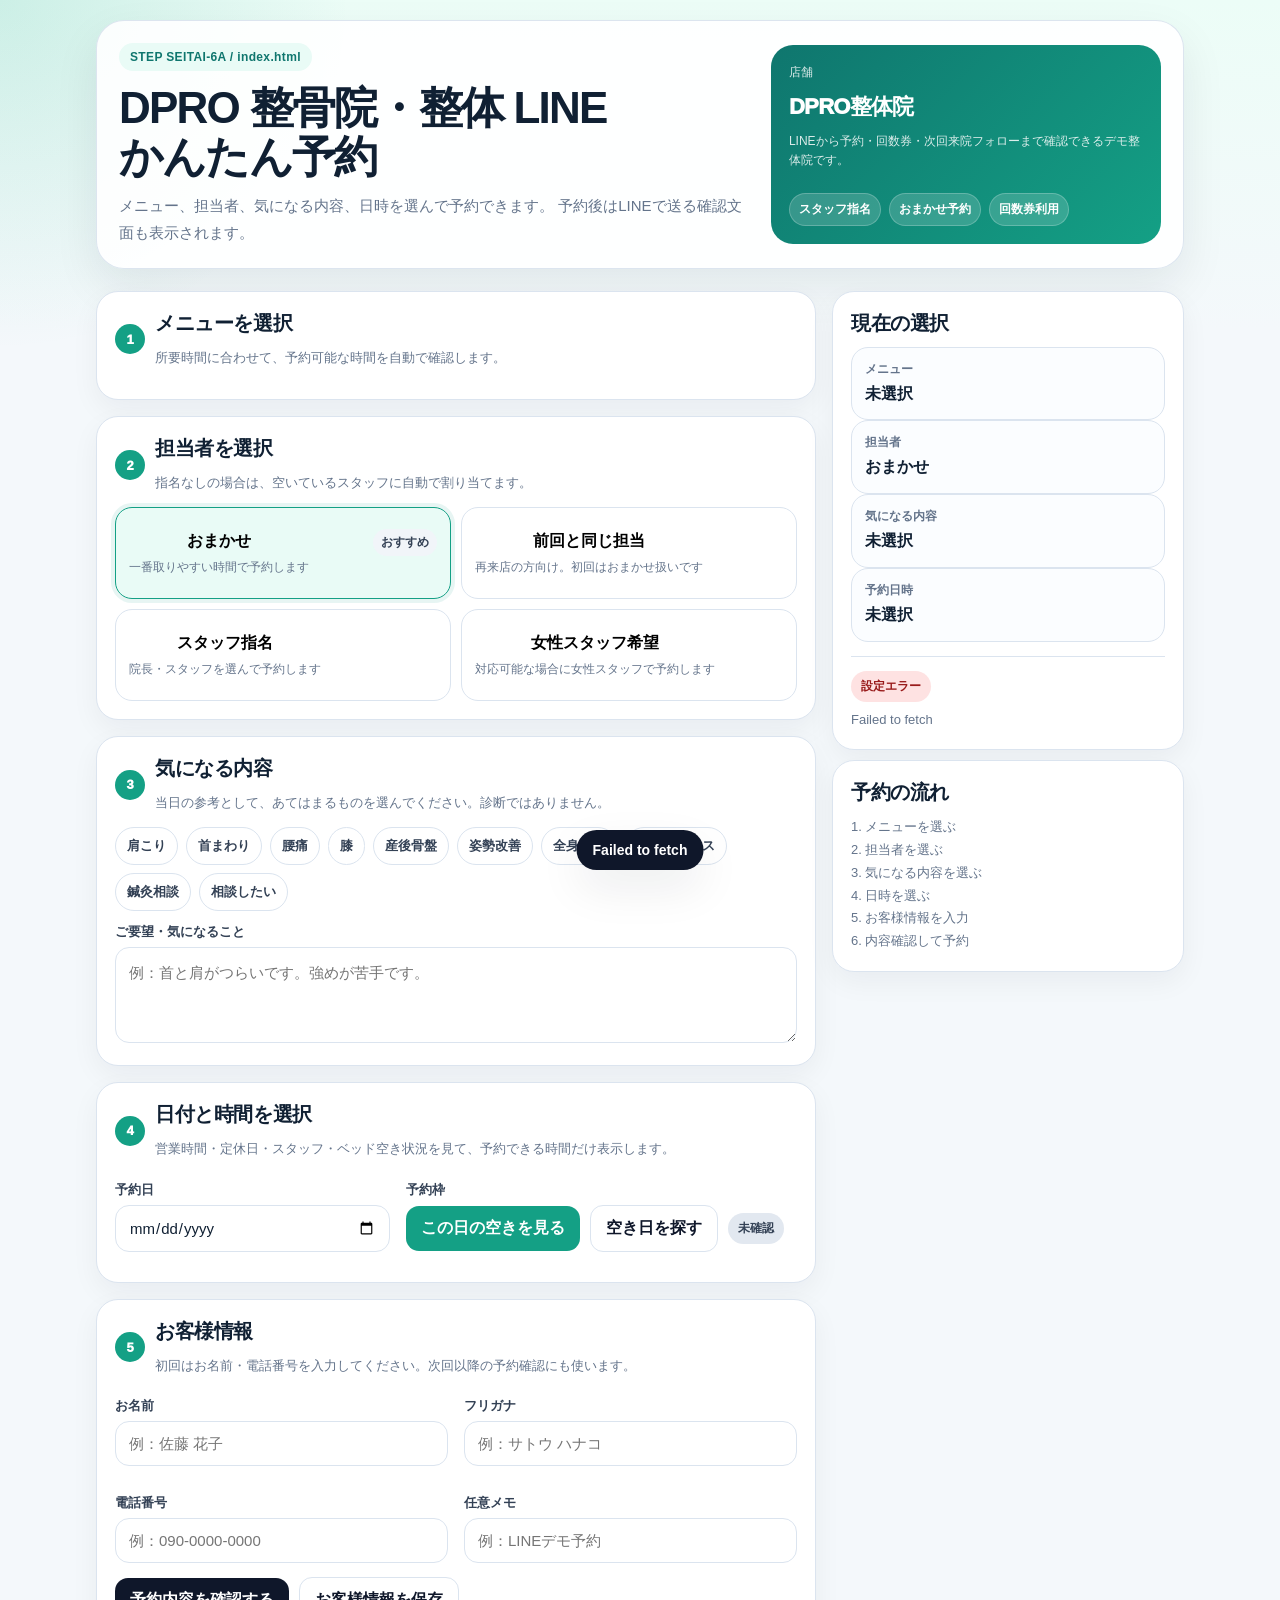
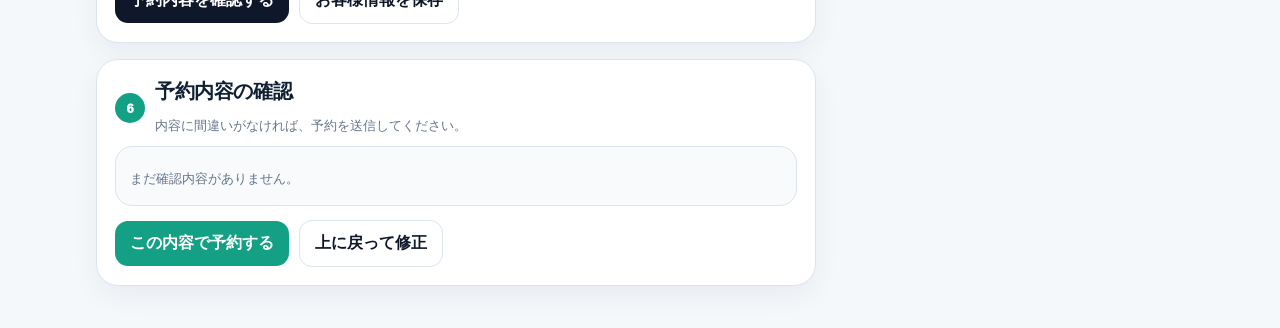
==== commit 4dddc7fd: "Update title and layout for STEP SEITAI-6A" ====
--- a/index.html
+++ b/index.html
@@ -1,9 +1,10 @@
 <!doctype html>
+<!-- STEP SEITAI-6A: customer form layout fix / span6 CSS added / 20260709 -->
 <html lang="ja">
 <head>
   <meta charset="utf-8" />
   <meta name="viewport" content="width=device-width,initial-scale=1,viewport-fit=cover" />
-  <title>DPRO 整骨院・整体 LINE｜予約｜STEP SEITAI-6</title>
+  <title>DPRO 整骨院・整体 LINE｜予約｜STEP SEITAI-6A</title>
   <script src="./config.js?v=step-seitai-4"></script>
   <style>
     :root{
@@ -130,6 +131,7 @@
     }
     .span4{grid-column:span 4}
     .span5{grid-column:span 5}
+    .span6{grid-column:span 6}
     .span7{grid-column:span 7}
     .span8{grid-column:span 8}
     .span12{grid-column:span 12}
@@ -480,7 +482,7 @@
     @keyframes spin{to{transform:rotate(360deg)}}
     @media(max-width:920px){
       .hero{grid-template-columns:1fr}
-      .span4,.span5,.span7,.span8{grid-column:span 12}
+      .span4,.span5,.span6,.span7,.span8{grid-column:span 12}
       .choiceGrid,.staffList{grid-template-columns:1fr}
       .slots{grid-template-columns:repeat(3,minmax(0,1fr))}
       .summary{position:static}
@@ -501,7 +503,7 @@
   <div class="wrap">
     <section class="hero">
       <div>
-        <span class="badge">STEP SEITAI-6 / index.html</span>
+        <span class="badge">STEP SEITAI-6A / index.html</span>
         <h1>DPRO 整骨院・整体 LINE<br>かんたん予約</h1>
         <p class="lead">
           メニュー、担当者、気になる内容、日時を選んで予約できます。
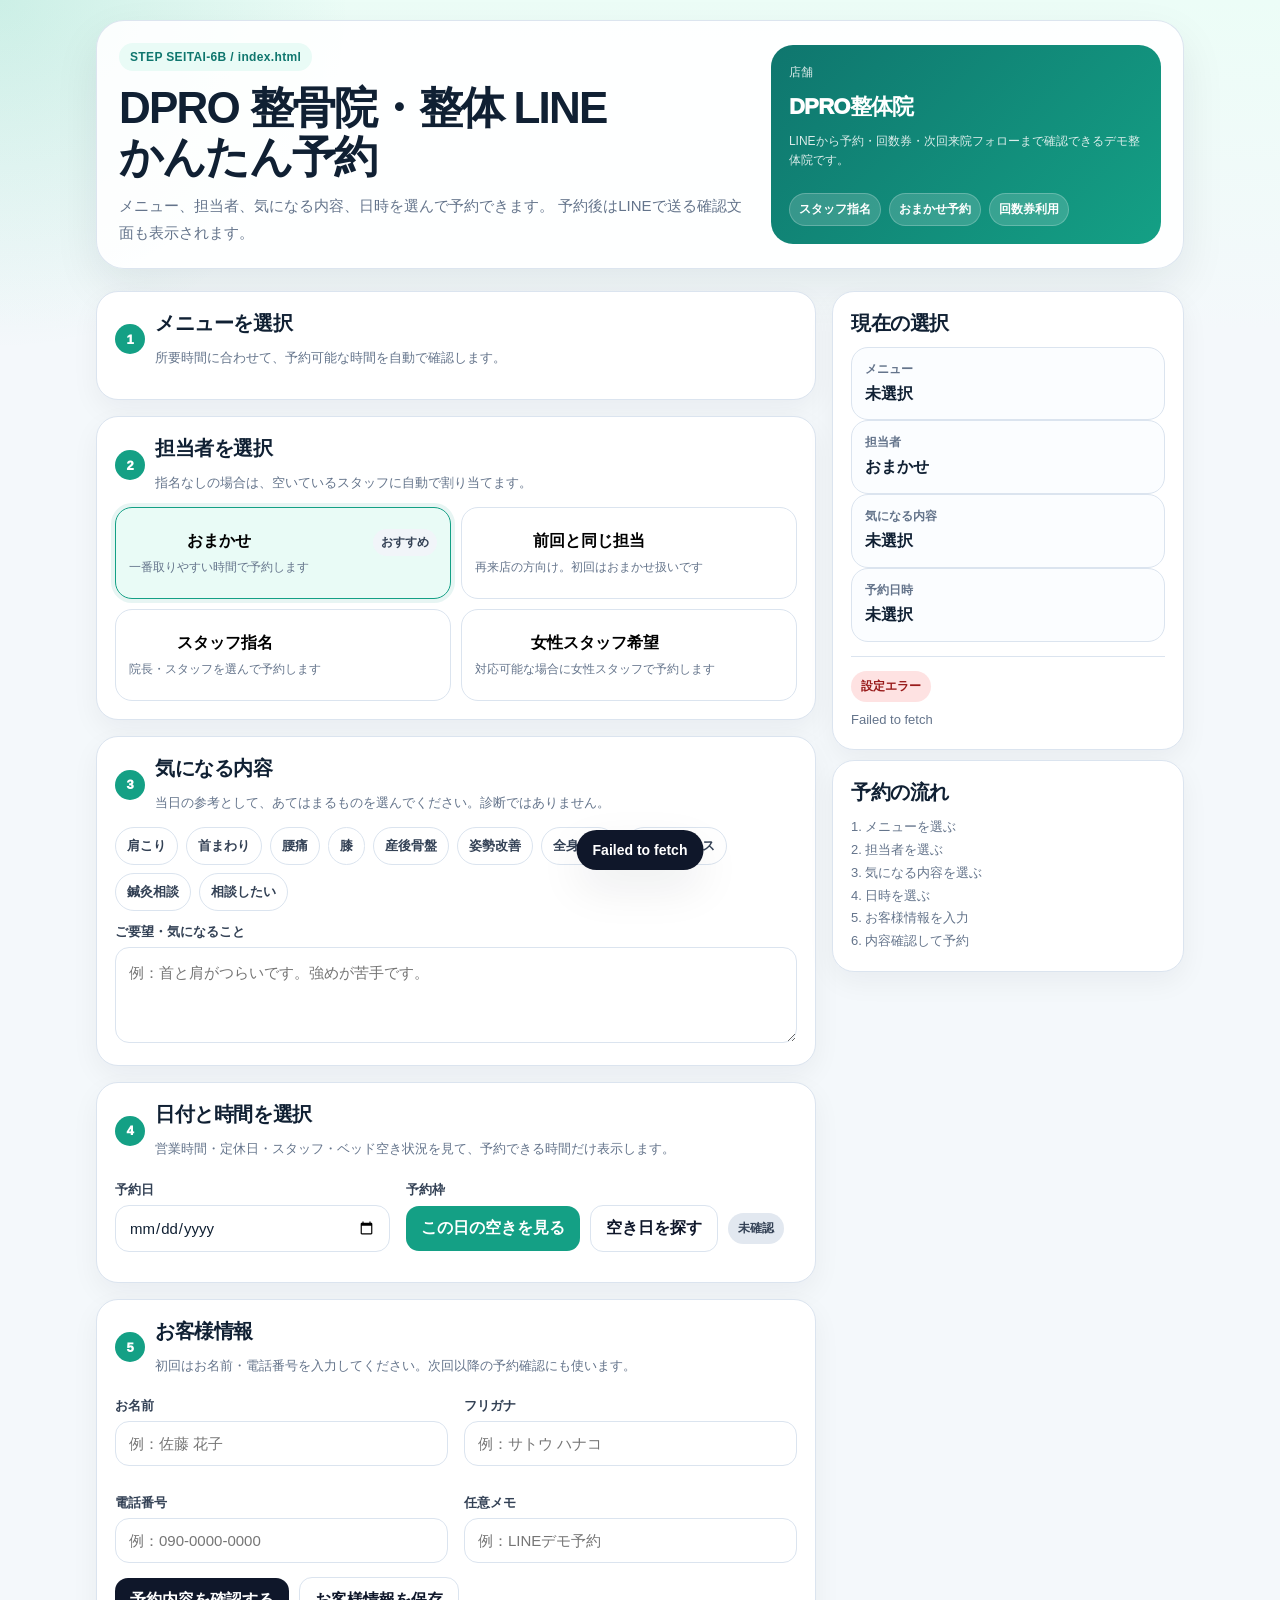
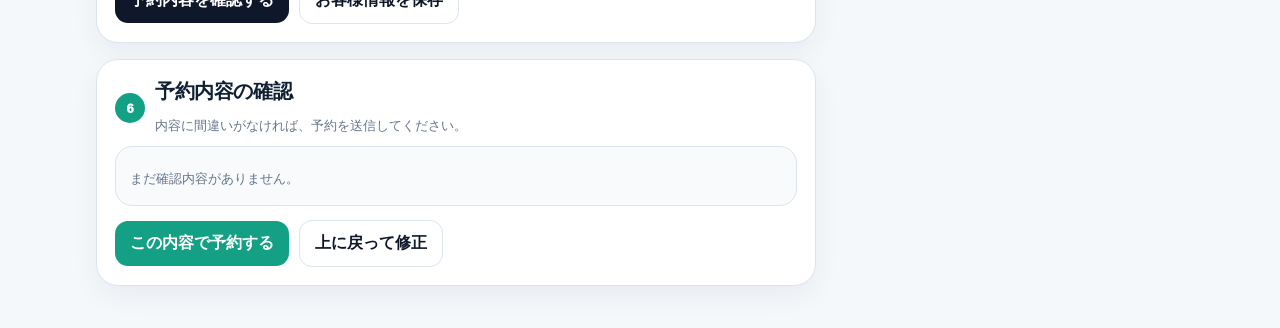
==== commit 74990903: "Update index.html" ====
--- a/index.html
+++ b/index.html
@@ -1,10 +1,10 @@
 <!doctype html>
-<!-- STEP SEITAI-6A: customer form layout fix / span6 CSS added / 20260709 -->
+<!-- STEP SEITAI-6B: auto reload slots on date/menu/staff change / stale slot message fix / 20260709 -->
 <html lang="ja">
 <head>
   <meta charset="utf-8" />
   <meta name="viewport" content="width=device-width,initial-scale=1,viewport-fit=cover" />
-  <title>DPRO 整骨院・整体 LINE｜予約｜STEP SEITAI-6A</title>
+  <title>DPRO 整骨院・整体 LINE｜予約｜STEP SEITAI-6B</title>
   <script src="./config.js?v=step-seitai-4"></script>
   <style>
     :root{
@@ -503,7 +503,7 @@
   <div class="wrap">
     <section class="hero">
       <div>
-        <span class="badge">STEP SEITAI-6A / index.html</span>
+        <span class="badge">STEP SEITAI-6B / index.html</span>
         <h1>DPRO 整骨院・整体 LINE<br>かんたん予約</h1>
         <p class="lead">
           メニュー、担当者、気になる内容、日時を選んで予約できます。
@@ -951,11 +951,9 @@
       btn.addEventListener("click", () => {
         const code = btn.dataset.menuCode;
         state.selectedMenu = state.menus.find((m) => m.menu_code === code) || null;
-        state.selectedSlot = null;
-        state.slots = [];
         renderMenus();
-        renderSlots();
-        updateSummary();
+        clearSlots("メニューが変わったため、予約可能時間を再確認しています。");
+        autoReloadSlots("メニューが変わったため、予約可能時間を再確認しています。");
         scrollToSection("sectionStaff");
       });
     });
@@ -983,11 +981,9 @@
     box.querySelectorAll("[data-staff-code]").forEach((btn) => {
       btn.addEventListener("click", () => {
         state.selectedStaffCode = btn.dataset.staffCode;
-        state.selectedSlot = null;
-        state.slots = [];
         renderStaff();
-        renderSlots();
-        updateSummary();
+        clearSlots("指名スタッフが変わったため、予約可能時間を再確認しています。");
+        autoReloadSlots("指名スタッフが変わったため、予約可能時間を再確認しています。");
       });
     });
   }
@@ -1027,12 +1023,9 @@
         }
 
         $("staffSelectArea").style.display = state.staffPreference === "specific" ? "block" : "none";
-        state.selectedSlot = null;
-        state.slots = [];
-
         renderStaff();
-        renderSlots();
-        updateSummary();
+        clearSlots("担当者希望が変わったため、予約可能時間を再確認しています。");
+        autoReloadSlots("担当者希望が変わったため、予約可能時間を再確認しています。");
       });
     });
   }
@@ -1062,6 +1055,34 @@
         scrollToSection("sectionCustomer");
       });
     });
+  }
+
+  function clearSlots(message = "日付・メニュー・担当者が変わったため、予約時間を再確認してください。") {
+    state.selectedSlot = null;
+    state.slots = [];
+    renderSlots();
+    setStatus("slotStatus", "再確認が必要", "warn");
+    $("slotMessage").innerHTML = `<div class="alert">${escapeHtml(message)}</div>`;
+    updateSummary();
+  }
+
+  async function autoReloadSlots(reason = "") {
+    if (!state.selectedMenu || !$("dateInput").value) {
+      clearSlots(reason || "メニューと日付を選んでください。");
+      return;
+    }
+
+    const btn = $("loadSlotsBtn");
+    setBusy(btn, true, "自動確認中...");
+    try {
+      await loadSlots($("dateInput").value);
+    } catch (error) {
+      setStatus("slotStatus", "確認エラー", "ng");
+      $("slotMessage").innerHTML = `<div class="alert danger">${escapeHtml(error.message)}</div>`;
+      showToast(error.message);
+    } finally {
+      setBusy(btn, false);
+    }
   }
 
   function staffLabel() {
@@ -1204,7 +1225,7 @@
     if (!state.selectedMenu) return "メニューを選んでください。";
     if (state.staffPreference === "specific" && !state.selectedStaffCode) return "指名スタッフを選んでください。";
     if (!state.selectedDate) return "予約日を選んでください。";
-    if (!state.selectedSlot) return "予約時間を選んでください。";
+    if (!state.selectedSlot) return "予約時間を選んでください。日付を変更した場合は、表示された時間ボタンをもう一度選んでください。";
     if (!$("customerName").value.trim()) return "お名前を入力してください。";
     if (!$("phone").value.trim()) return "電話番号を入力してください。";
     return "";
@@ -1301,12 +1322,10 @@
   function initEvents() {
     setupStaffPreference();
 
-    $("dateInput").addEventListener("change", () => {
+    $("dateInput").addEventListener("change", async () => {
       state.selectedDate = $("dateInput").value;
-      state.selectedSlot = null;
-      state.slots = [];
-      renderSlots();
-      updateSummary();
+      clearSlots("日付が変わったため、この日の空き時間を確認しています。");
+      await autoReloadSlots("日付が変わったため、この日の空き時間を確認しています。");
     });
 
     $("loadSlotsBtn").addEventListener("click", async () => {
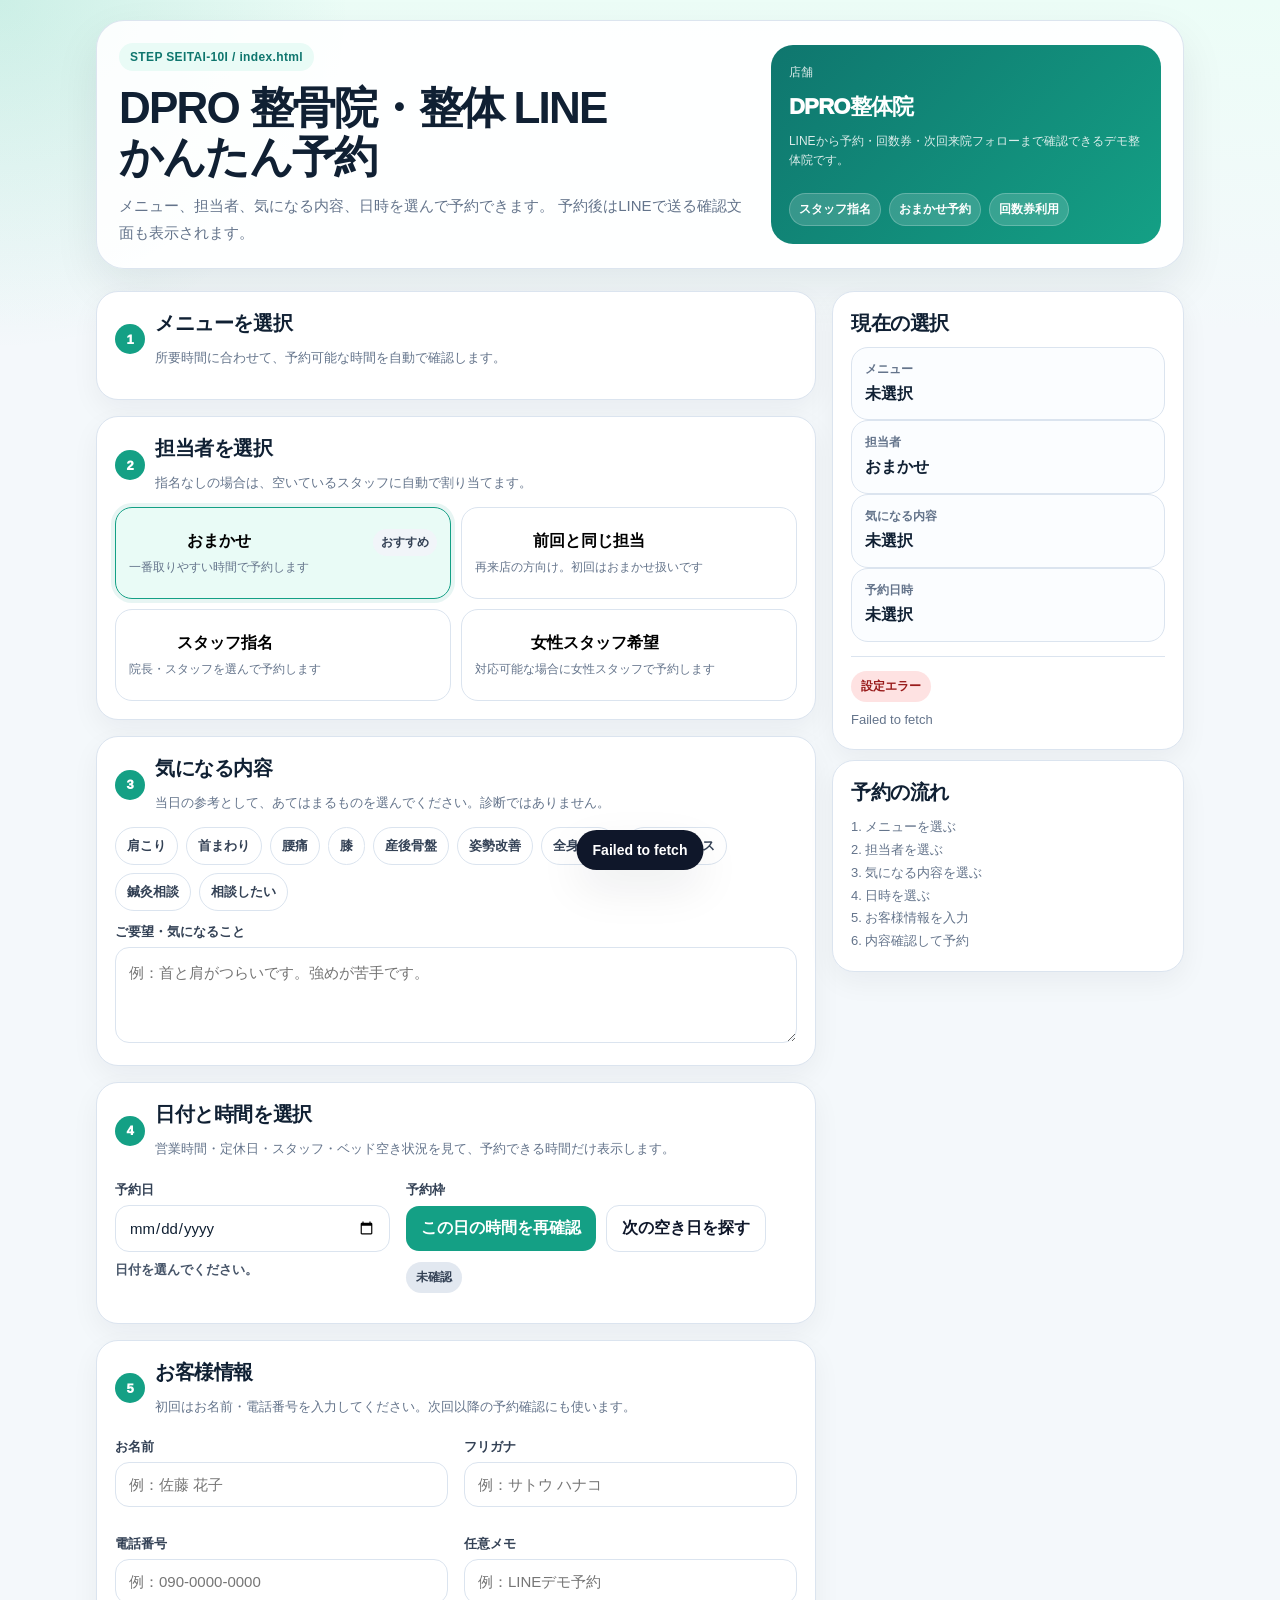
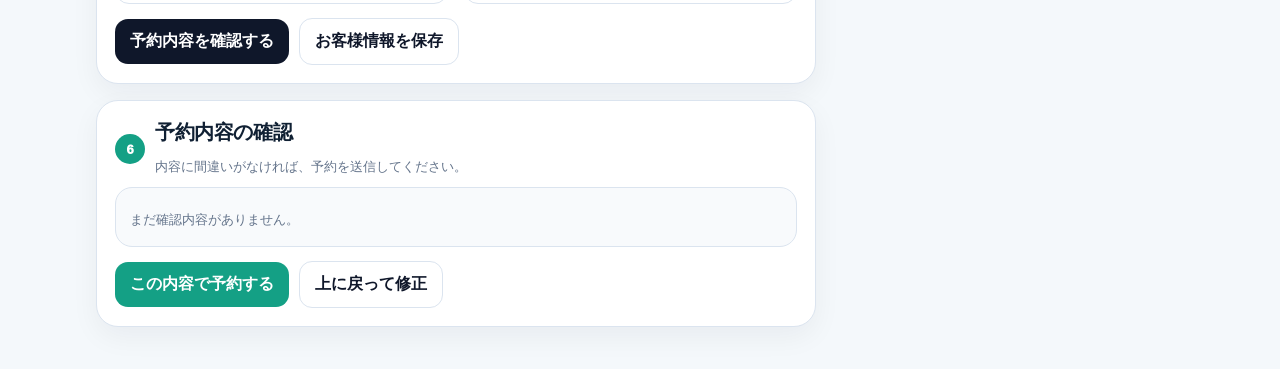
==== commit b45b0a3f: "Update index.html" ====
--- a/index.html
+++ b/index.html
@@ -1,10 +1,10 @@
 <!doctype html>
-<!-- STEP SEITAI-6B: auto reload slots on date/menu/staff change / stale slot message fix / 20260709 -->
+<!-- STEP SEITAI-10I: customer reservation UX polish / auto slots / closed day reason / member link / 20260709 -->
 <html lang="ja">
 <head>
   <meta charset="utf-8" />
   <meta name="viewport" content="width=device-width,initial-scale=1,viewport-fit=cover" />
-  <title>DPRO 整骨院・整体 LINE｜予約｜STEP SEITAI-6B</title>
+  <title>DPRO 整骨院・整体 LINE｜予約｜STEP SEITAI-10I</title>
   <script src="./config.js?v=step-seitai-4"></script>
   <style>
     :root{
@@ -404,6 +404,26 @@
       color:var(--muted);
       font-weight:900;
     }
+
+    .dateHint{
+      margin-top:8px;
+      font-size:13px;
+      color:#475569;
+      font-weight:800;
+      line-height:1.55;
+    }
+    .nextActionBox{
+      border:1px solid #bbf7d0;
+      background:#f0fdf4;
+      color:#166534;
+      border-radius:16px;
+      padding:12px;
+      line-height:1.65;
+      font-size:13px;
+      font-weight:850;
+      margin-top:12px;
+    }
+
     .complete{
       border:1px solid #bbf7d0;
       background:linear-gradient(180deg,#ecfdf5,#ffffff);
@@ -503,7 +523,7 @@
   <div class="wrap">
     <section class="hero">
       <div>
-        <span class="badge">STEP SEITAI-6B / index.html</span>
+        <span class="badge">STEP SEITAI-10I / index.html</span>
         <h1>DPRO 整骨院・整体 LINE<br>かんたん予約</h1>
         <p class="lead">
           メニュー、担当者、気になる内容、日時を選んで予約できます。
@@ -619,12 +639,13 @@
               <div class="span5">
                 <label for="dateInput">予約日</label>
                 <input id="dateInput" type="date">
+                <div class="dateHint" id="dateLabel">日付を選んでください。</div>
               </div>
               <div class="span7">
                 <label>予約枠</label>
                 <div class="row">
-                  <button type="button" class="btn primary" id="loadSlotsBtn">この日の空きを見る</button>
-                  <button type="button" class="btn ghost" id="findOpenDayBtn">空き日を探す</button>
+                  <button type="button" class="btn primary" id="loadSlotsBtn">この日の時間を再確認</button>
+                  <button type="button" class="btn ghost" id="findOpenDayBtn">次の空き日を探す</button>
                   <span class="status" id="slotStatus">未確認</span>
                 </div>
               </div>
@@ -695,8 +716,12 @@
               デモ確認用にコピーできます。
             </p>
             <div class="messageBox" id="messageText"></div>
+            <div class="nextActionBox" id="nextActionBox">
+              予約後は、会員証・予約確認画面から現在の予約や回数券を確認できます。
+            </div>
             <div class="row" style="margin-top:12px;">
               <button type="button" class="btn primary" id="copyMessageBtn">確認文面をコピー</button>
+              <a class="btn dark" id="memberLinkBtn" href="./member.html" target="_blank" rel="noopener">会員証・予約確認を見る</a>
               <button type="button" class="btn ghost" id="newReservationBtn">続けて予約する</button>
             </div>
           </section>
@@ -774,6 +799,7 @@
     settings: null,
     menus: [],
     staff: [],
+    hours: [],
     selectedMenu: null,
     staffPreference: "any",
     selectedStaffCode: "",
@@ -868,6 +894,69 @@
     return String(value || "").slice(0, 5);
   }
 
+  function weekdayLabel(dateText) {
+    if (!dateText) return "";
+    const [y, m, d] = String(dateText).split("-").map(Number);
+    const date = new Date(y, m - 1, d);
+    return ["日","月","火","水","木","金","土"][date.getDay()] || "";
+  }
+
+  function dateWithWeekday(dateText) {
+    const w = weekdayLabel(dateText);
+    return w ? `${dateText}（${w}）` : dateText;
+  }
+
+  function updateDateLabel() {
+    const date = $("dateInput").value;
+    if ($("dateLabel")) {
+      $("dateLabel").textContent = date ? `選択中：${dateWithWeekday(date)}` : "日付を選んでください。";
+    }
+  }
+
+  function normalizeSlots(data) {
+    return Array.isArray(data.available_slots)
+      ? data.available_slots
+      : (Array.isArray(data.slots) ? data.slots.map((time) => ({ time })) : []);
+  }
+
+  function getClosedReasonFromSettings(dateText) {
+    if (!dateText) return "";
+    const [y, m, d] = String(dateText).split("-").map(Number);
+    const date = new Date(y, m - 1, d);
+    const day = date.getDay();
+    const row = (state.hours || []).find((h) => Number(h.day_of_week) === day);
+    if (row && row.is_closed === true) {
+      return `${weekdayLabel(dateText)}曜日は定休日です。別の日を選ぶか「次の空き日を探す」を押してください。`;
+    }
+    return "";
+  }
+
+  function normalizeLineText(value) {
+    return String(value ?? "")
+      .replace(/\\r\\n/g, "\n")
+      .replace(/\\n/g, "\n")
+      .replace(/\\r/g, "\n")
+      .replace(/\r\n/g, "\n")
+      .replace(/\r/g, "\n");
+  }
+
+  function pageUrl(path, params = {}) {
+    const base = location.origin + location.pathname.replace(/[^/]*$/, "");
+    const url = new URL(path, base);
+    Object.entries(params || {}).forEach(([key, value]) => {
+      if (value !== undefined && value !== null && String(value) !== "") {
+        url.searchParams.set(key, String(value));
+      }
+    });
+    return url.toString();
+  }
+
+  function buildMemberUrl(data = {}) {
+    const customerNo = data.customer?.customer_no || data.customer_no || data.reservation?.customer_no || "";
+    const phone = data.customer?.phone || $("phone").value.trim();
+    return pageUrl("member.html", { phone, customer_no: customerNo });
+  }
+
   function escapeHtml(value) {
     return String(value ?? "")
       .replaceAll("&", "&amp;")
@@ -1052,6 +1141,9 @@
         state.selectedSlot = state.slots.find((slot) => slot.time === btn.dataset.slotTime) || null;
         renderSlots();
         updateSummary();
+        if (state.selectedSlot) {
+          $("slotMessage").innerHTML = `<div class="alert ok">${escapeHtml(dateWithWeekday(state.selectedDate))} ${escapeHtml(state.selectedSlot.time)} を選択中です。お客様情報を入力してください。</div>`;
+        }
         scrollToSection("sectionCustomer");
       });
     });
@@ -1060,6 +1152,7 @@
   function clearSlots(message = "日付・メニュー・担当者が変わったため、予約時間を再確認してください。") {
     state.selectedSlot = null;
     state.slots = [];
+    updateDateLabel();
     renderSlots();
     setStatus("slotStatus", "再確認が必要", "warn");
     $("slotMessage").innerHTML = `<div class="alert">${escapeHtml(message)}</div>`;
@@ -1132,6 +1225,7 @@
     state.settings = data.settings || {};
     state.menus = Array.isArray(data.menus) ? data.menus : [];
     state.staff = Array.isArray(data.staff) ? data.staff : [];
+    state.hours = data.hours || data.business_hours || [];
 
     $("heroShopName").textContent = data.shop?.shop_name || CONFIG.shopName || "DPRO整体院";
     $("heroShopNote").textContent = data.shop?.public_note || "LINEから予約・回数券・次回来院フォローまで確認できるデモ整体院です。";
@@ -1145,6 +1239,7 @@
     $("dateInput").min = minDate;
     $("dateInput").value = addDaysText(minDate, 1);
     state.selectedDate = $("dateInput").value;
+    updateDateLabel();
 
     $("settingsNote").textContent = `予約は${Number(state.settings.reservation_max_months_ahead || 2)}か月先まで、${Number(state.settings.reservation_slot_minutes || 30)}分単位で受付します。`;
     setStatus("apiStatus", "店舗設定OK", "ok");
@@ -1164,14 +1259,23 @@
       return null;
     }
 
+    $("dateInput").value = date;
+    updateDateLabel();
     state.selectedDate = date;
     state.selectedSlot = null;
     state.slots = [];
     renderSlots();
     updateSummary();
 
+    const closedReason = getClosedReasonFromSettings(date);
+    if (closedReason) {
+      setStatus("slotStatus", "定休日", "ng");
+      $("slotMessage").innerHTML = `<div class="alert danger">${escapeHtml(dateWithWeekday(date))} は予約できません。<br>${escapeHtml(closedReason)}</div>`;
+      return { ok:true, is_available:false, reason: closedReason, closed_by_front_settings:true };
+    }
+
     setStatus("slotStatus", "確認中...", "warn");
-    $("slotMessage").innerHTML = "";
+    $("slotMessage").innerHTML = `<div class="alert">${escapeHtml(dateWithWeekday(date))} の空き時間を確認しています。</div>`;
 
     const data = await apiGet(endpoint("appointmentOptions"), {
       date,
@@ -1180,16 +1284,16 @@
       staff_code: state.staffPreference === "specific" ? state.selectedStaffCode : ""
     });
 
-    state.slots = Array.isArray(data.available_slots)
-      ? data.available_slots
-      : (Array.isArray(data.slots) ? data.slots.map((time) => ({ time })) : []);
+    state.slots = normalizeSlots(data);
 
     if (data.is_available && state.slots.length) {
       setStatus("slotStatus", "空きあり", "ok");
-      $("slotMessage").innerHTML = `<div class="alert ok">${escapeHtml(date)} の予約可能時間を表示しています。</div>`;
+      $("slotMessage").innerHTML = `<div class="alert ok">${escapeHtml(dateWithWeekday(date))} の予約可能時間を表示しています。下から時間を選んでください。</div>`;
     } else {
-      setStatus("slotStatus", "空きなし", "ng");
-      $("slotMessage").innerHTML = `<div class="alert danger">${escapeHtml(data.reason || "この日は空き枠がありません。")}</div>`;
+      const reason = data.reason || data.message || "この日は定休日・満席・受付対象外の可能性があります。別の日を選んでください。";
+      const label = /定休|休業|closed/i.test(reason) ? "定休日" : "空きなし";
+      setStatus("slotStatus", label, "ng");
+      $("slotMessage").innerHTML = `<div class="alert danger">${escapeHtml(dateWithWeekday(date))} は予約できる時間がありません。<br>${escapeHtml(reason)}<br><br>別の日を選ぶか「次の空き日を探す」を押してください。</div>`;
     }
 
     renderSlots();
@@ -1203,22 +1307,42 @@
       return;
     }
 
-    const start = todayText();
-    for (let i = 0; i < 28; i++) {
-      const date = addDaysText(start, i);
+    const originalDate = $("dateInput").value || todayText();
+    setStatus("slotStatus", "検索中", "warn");
+    $("slotMessage").innerHTML = `<div class="alert">${escapeHtml(dateWithWeekday(originalDate))} 以降で、次に空いている日を探しています。</div>`;
+
+    for (let i = 0; i < 42; i++) {
+      const date = addDaysText(originalDate, i);
+      if (getClosedReasonFromSettings(date)) continue;
+
       try {
-        const data = await loadSlots(date);
-        if (data && data.is_available && state.slots.length) {
+        const data = await apiGet(endpoint("appointmentOptions"), {
+          date,
+          menu_code: state.selectedMenu.menu_code,
+          staff_preference: state.staffPreference,
+          staff_code: state.staffPreference === "specific" ? state.selectedStaffCode : ""
+        });
+        const slots = normalizeSlots(data);
+
+        if (data.is_available && slots.length) {
           $("dateInput").value = date;
+          updateDateLabel();
           state.selectedDate = date;
+          state.slots = slots;
+          state.selectedSlot = null;
+          setStatus("slotStatus", "空きあり", "ok");
+          $("slotMessage").innerHTML = `<div class="alert ok">次に空いている日を見つけました：${escapeHtml(dateWithWeekday(date))}<br>下から時間を選んでください。</div>`;
+          renderSlots();
           updateSummary();
-          showToast(`空き日：${date}`);
+          showToast(`空き日：${dateWithWeekday(date)}`);
           return;
         }
       } catch {}
     }
 
-    showToast("28日以内に空き枠が見つかりませんでした");
+    setStatus("slotStatus", "見つかりません", "ng");
+    $("slotMessage").innerHTML = `<div class="alert danger">42日以内に空き時間が見つかりませんでした。店舗へLINEでご相談ください。</div>`;
+    showToast("42日以内に空き枠が見つかりませんでした");
   }
 
   function validateBeforeConfirm() {
@@ -1290,7 +1414,9 @@
       state.lastReservationResult = data;
       saveProfile();
 
-      $("messageText").textContent = data.message_text || buildFallbackMessage(data);
+      $("messageText").textContent = normalizeLineText(data.message_text || buildFallbackMessage(data));
+      $("memberLinkBtn").href = buildMemberUrl(data);
+      $("nextActionBox").innerHTML = `予約を受け付けました。<br>会員証・予約確認画面から、現在の予約や回数券を確認できます。`;
       $("completeBox").classList.add("show");
       $("completeBox").scrollIntoView({ behavior: "smooth", block: "start" });
 
@@ -1314,6 +1440,7 @@
     state.selectedSlot = null;
     state.slots = [];
     $("completeBox").classList.remove("show");
+    $("memberLinkBtn").href = pageUrl("member.html");
     renderSlots();
     updateSummary();
     scrollToSection("sectionDate");
@@ -1324,8 +1451,9 @@
 
     $("dateInput").addEventListener("change", async () => {
       state.selectedDate = $("dateInput").value;
-      clearSlots("日付が変わったため、この日の空き時間を確認しています。");
-      await autoReloadSlots("日付が変わったため、この日の空き時間を確認しています。");
+      updateDateLabel();
+      clearSlots(`${dateWithWeekday($("dateInput").value)} の空き時間を確認しています。`);
+      await autoReloadSlots(`${dateWithWeekday($("dateInput").value)} の空き時間を確認しています。`);
     });
 
     $("loadSlotsBtn").addEventListener("click", async () => {
@@ -1357,7 +1485,8 @@
     $("scrollTopBtn").addEventListener("click", () => scrollToSection("sectionMenu"));
 
     $("copyMessageBtn").addEventListener("click", async () => {
-      const text = $("messageText").textContent || "";
+      const text = normalizeLineText($("messageText").textContent || "");
+      $("messageText").textContent = text;
       await navigator.clipboard.writeText(text).catch(() => {});
       showToast("文面をコピーしました");
     });
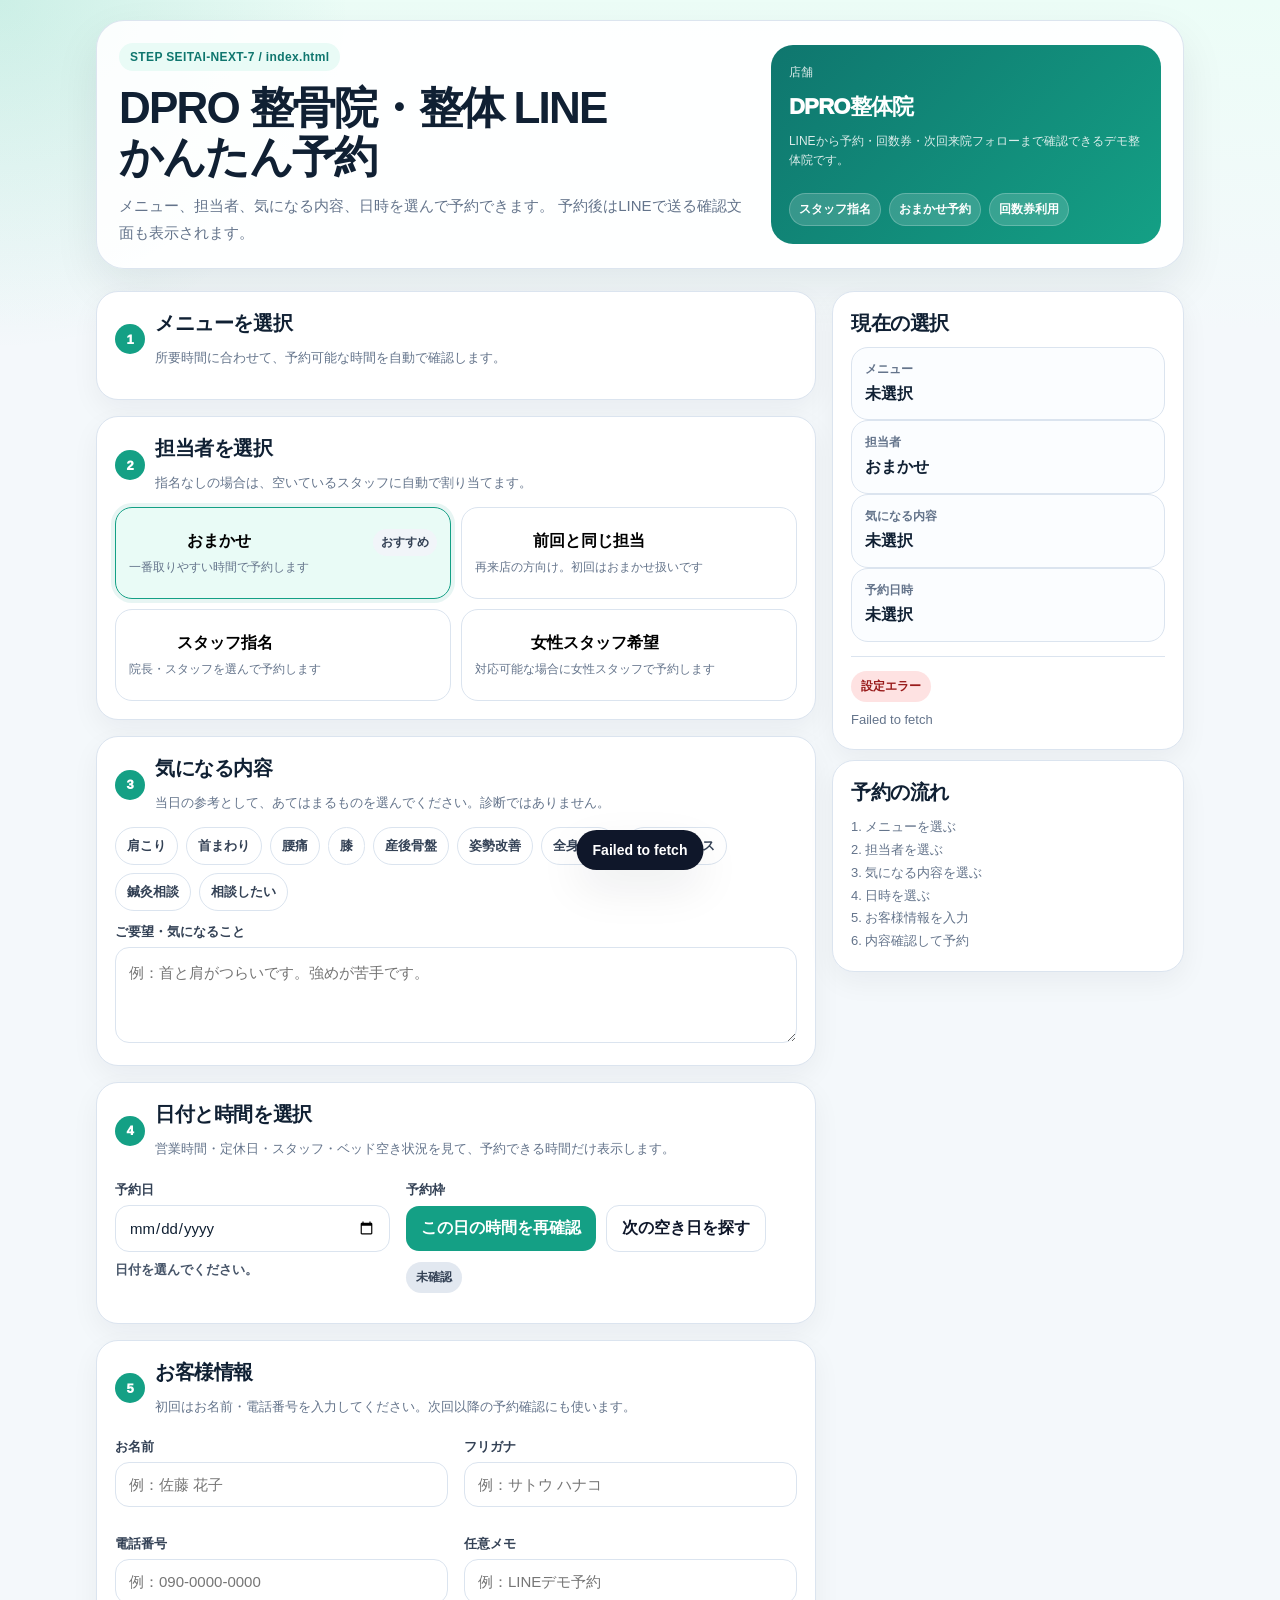
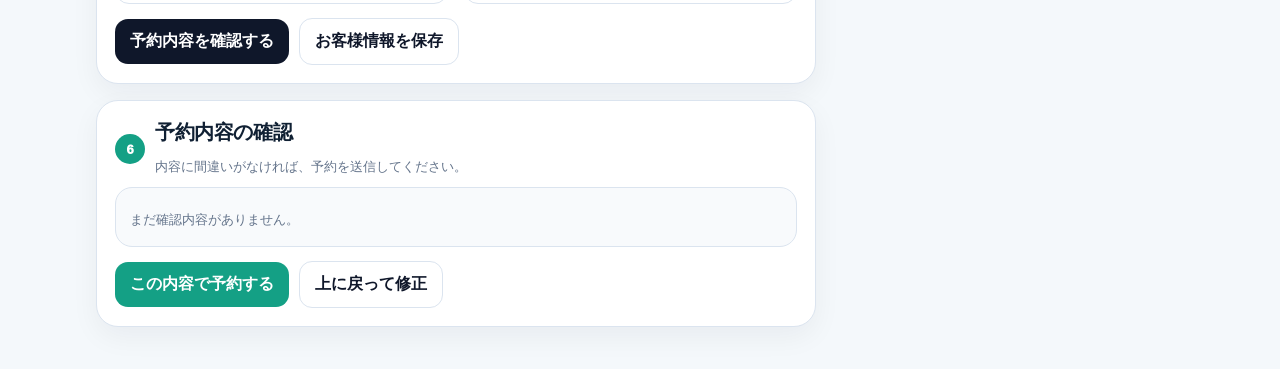
==== commit 6c3d6422: "STEP SEITAI-NEXT-7-R1 COMPLETE [skip ci]" ====
--- a/index.html
+++ b/index.html
@@ -1,11 +1,11 @@
 <!doctype html>
-<!-- STEP SEITAI-10I: customer reservation UX polish / auto slots / closed day reason / member link / 20260709 -->
+<!-- STEP SEITAI-NEXT-7: member repeat reservation prefill / 20260723 -->
 <html lang="ja">
 <head>
   <meta charset="utf-8" />
   <meta name="viewport" content="width=device-width,initial-scale=1,viewport-fit=cover" />
-  <title>DPRO 整骨院・整体 LINE｜予約｜STEP SEITAI-10I</title>
-  <script src="./config.js?v=step-seitai-4"></script>
+  <title>DPRO 整骨院・整体 LINE｜かんたん予約｜STEP SEITAI-NEXT-7</title>
+  <script src="./config.js?v=step-seitai-next-7"></script>
   <style>
     :root{
       --bg:#f4f8fb;
@@ -516,6 +516,20 @@
       .confirmRow{grid-template-columns:1fr}
       h1{font-size:30px}
     }
+
+    /* DPRO NEXT-7: member repeat reservation prefill */
+    .next7PrefillNotice{
+      display:none;
+      border:1px solid #99f6e4;
+      border-radius:18px;
+      background:linear-gradient(180deg,#ecfdf5,#ffffff);
+      padding:14px;
+      color:#065f46;
+    }
+    .next7PrefillNotice.show{display:block}
+    .next7PrefillNotice b{display:block;font-size:17px;margin-bottom:4px}
+    .next7PrefillNotice p{margin:0;font-size:13px;line-height:1.7;font-weight:800}
+
   </style>
 </head>
 <body>
@@ -523,7 +537,7 @@
   <div class="wrap">
     <section class="hero">
       <div>
-        <span class="badge">STEP SEITAI-10I / index.html</span>
+        <span class="badge">STEP SEITAI-NEXT-7 / index.html</span>
         <h1>DPRO 整骨院・整体 LINE<br>かんたん予約</h1>
         <p class="lead">
           メニュー、担当者、気になる内容、日時を選んで予約できます。
@@ -549,6 +563,12 @@
     <section class="grid">
       <div class="span8">
         <div class="grid">
+
+          <section class="card span12 next7PrefillNotice" id="next7PrefillNotice" aria-live="polite">
+            <b>前回の予約内容を反映しました</b>
+            <p id="next7PrefillText">メニュー・担当者・お客様情報を確認し、日付と時間を選んで予約してください。</p>
+          </section>
+
           <section class="card span12" id="sectionMenu">
             <div class="stepTitle">
               <span class="stepNo">1</span>
@@ -807,7 +827,8 @@
     selectedDate: "",
     slots: [],
     selectedSlot: null,
-    lastReservationResult: null
+    lastReservationResult: null,
+    prefillApplied: false
   };
 
   const concernOptions = [
@@ -1219,6 +1240,69 @@
     if (el) el.scrollIntoView({ behavior: "smooth", block: "start" });
   }
 
+
+  /* DPRO NEXT-7: URL prefill from member history */
+  function readNext7Prefill() {
+    const url = new URL(location.href);
+    const keys = ["repeat","menu_code","staff_preference","staff_code","concern_tags","request_note","customer_name","customer_kana","phone","customer_no","preferred_date"];
+    const data = {};
+    keys.forEach((key) => {
+      const value = url.searchParams.get(key);
+      if (value !== null && value !== "") data[key] = value;
+    });
+    return data;
+  }
+
+  function applyNext7Prefill() {
+    const data = readNext7Prefill();
+    if (!data.repeat && !data.menu_code && !data.phone && !data.customer_name) return false;
+
+    if (data.menu_code) {
+      const menu = state.menus.find((m) => String(m.menu_code || m.id) === String(data.menu_code));
+      if (menu) state.selectedMenu = menu;
+    }
+
+    const allowedPreferences = ["any","same_as_last","specific","female_preferred"];
+    if (allowedPreferences.includes(data.staff_preference)) state.staffPreference = data.staff_preference;
+    if (data.staff_code && state.staff.some((s) => String(s.staff_code || s.id) === String(data.staff_code))) {
+      state.staffPreference = "specific";
+      state.selectedStaffCode = data.staff_code;
+    }
+
+    const concerns = String(data.concern_tags || "").split(",").map((v) => v.trim()).filter(Boolean);
+    state.selectedConcerns = concerns.filter((v) => concernOptions.includes(v));
+
+    if (data.customer_name) $("customerName").value = data.customer_name;
+    if (data.customer_kana) $("customerKana").value = data.customer_kana;
+    if (data.phone) $("phone").value = data.phone;
+    if (data.request_note) $("requestNote").value = data.request_note;
+
+    const preferredDate = /^\d{4}-\d{2}-\d{2}$/.test(data.preferred_date || "") && data.preferred_date >= todayText()
+      ? data.preferred_date
+      : addDaysText(todayText(), 1);
+    $("dateInput").value = preferredDate;
+    state.selectedDate = preferredDate;
+    state.selectedSlot = null;
+    state.slots = [];
+    state.prefillApplied = true;
+
+    document.querySelectorAll("[data-pref]").forEach((button) => {
+      button.classList.toggle("selected", button.dataset.pref === state.staffPreference);
+    });
+    $("staffSelectArea").style.display = state.staffPreference === "specific" ? "block" : "none";
+    renderMenus();
+    renderStaff();
+    renderConcerns();
+    updateDateLabel();
+    updateSummary();
+
+    $("next7PrefillNotice").classList.add("show");
+    $("next7PrefillText").textContent = data.preferred_date
+      ? `前回内容と次回来院目安 ${preferredDate} を反映しました。空き時間を選んでください。`
+      : "前回のメニュー・担当者・お客様情報を反映しました。日付と時間を確認してください。";
+    return true;
+  }
+
   async function loadSettings() {
     setStatus("apiStatus", "店舗設定確認中", "warn");
     const data = await apiGet(endpoint("publicSettings"));
@@ -1239,6 +1323,7 @@
     $("dateInput").min = minDate;
     $("dateInput").value = addDaysText(minDate, 1);
     state.selectedDate = $("dateInput").value;
+    applyNext7Prefill();
     updateDateLabel();
 
     $("settingsNote").textContent = `予約は${Number(state.settings.reservation_max_months_ahead || 2)}か月先まで、${Number(state.settings.reservation_slot_minutes || 30)}分単位で受付します。`;
@@ -1407,7 +1492,7 @@
         start_time: state.selectedSlot.time,
         concern_tags: state.selectedConcerns,
         request_note: $("requestNote").value.trim(),
-        source: "line"
+        source: state.prefillApplied ? "member_repeat" : "line"
       };
 
       const data = await apiPost(endpoint("reservationCreate"), body);
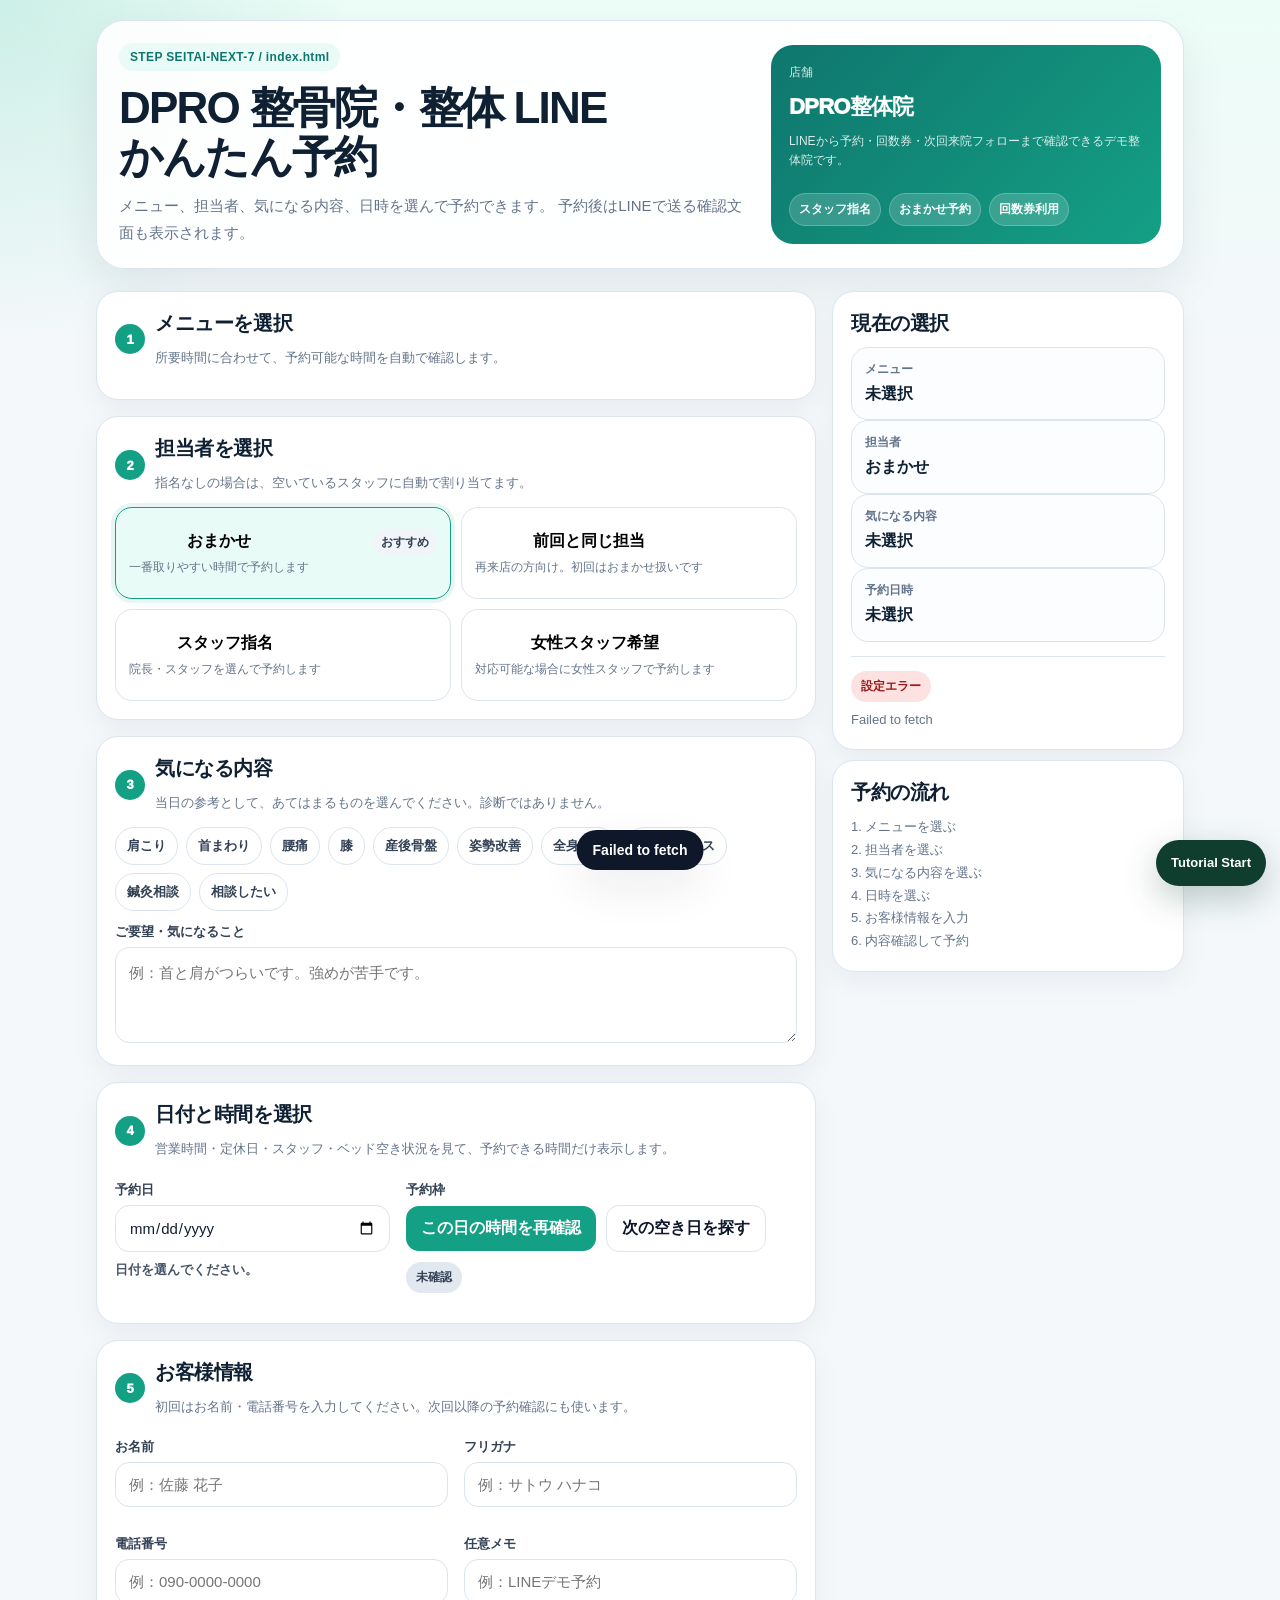
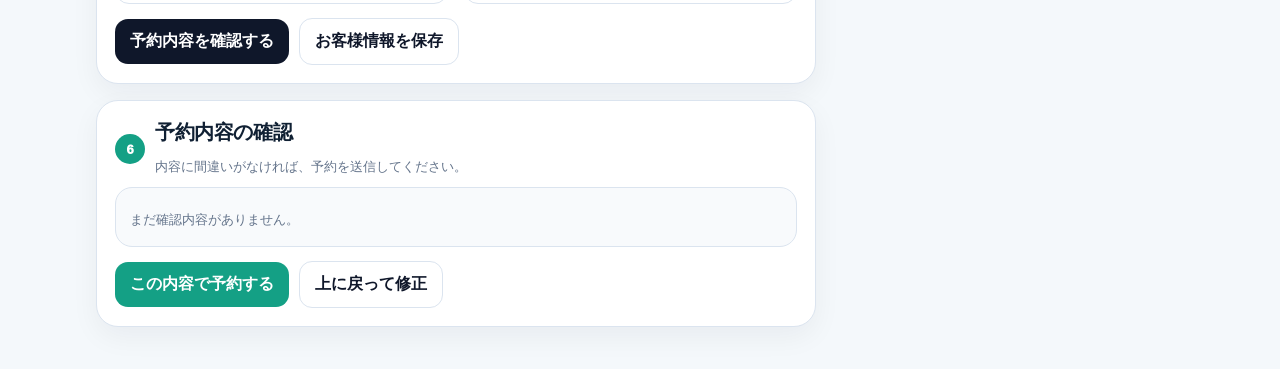
==== commit 0478aa9b: "SEITAI Tutorial R3 Standard V1.1 implementation" ====
--- a/index.html
+++ b/index.html
@@ -1,11 +1,11 @@
 <!doctype html>
-<!-- STEP SEITAI-NEXT-7: member repeat reservation prefill / 20260723 -->
+<!-- STEP SEITAI-NEXT-10 COMPLETE / 20260724 -->
 <html lang="ja">
 <head>
   <meta charset="utf-8" />
   <meta name="viewport" content="width=device-width,initial-scale=1,viewport-fit=cover" />
-  <title>DPRO 整骨院・整体 LINE｜かんたん予約｜STEP SEITAI-NEXT-7</title>
-  <script src="./config.js?v=step-seitai-next-7"></script>
+  <title>DPRO 整骨院・整体 LINE｜患者予約｜DPRO NEXT完成版</title>
+  <script src="./config.js?v=seitai-next-10-complete"></script>
   <style>
     :root{
       --bg:#f4f8fb;
@@ -531,6 +531,7 @@
     .next7PrefillNotice p{margin:0;font-size:13px;line-height:1.7;font-weight:800}
 
   </style>
+  <link rel="stylesheet" href="./tutorial.css?v=seitai-tutorial-v1-1">
 </head>
 <body>
 <header>
@@ -1601,5 +1602,6 @@
   document.addEventListener("DOMContentLoaded", init);
 })();
 </script>
+  <script src="./tutorial.js?v=seitai-tutorial-v1-1"></script>
 </body>
 </html>
--- a/tutorial.css
+++ b/tutorial.css
@@ -0,0 +1,53 @@
+/* DPRO TUTORIAL SEITAI STANDARD V1.1 / R3 */
+:root{--dpro-tut-deep:#0f3d2e;--dpro-tut-green:#14a085;--dpro-tut-soft:#e9fbf6;--dpro-tut-line:#cde7df}
+#dproTutorialLauncher{
+  position:fixed;right:14px;bottom:14px;z-index:2147483000;
+  min-height:46px;padding:10px 15px;border:0;border-radius:999px;
+  background:#0f3d2e;color:#fff;font:800 13px/1.2 -apple-system,BlinkMacSystemFont,"Segoe UI","Noto Sans JP",sans-serif;
+  box-shadow:0 12px 34px rgba(15,61,46,.26);cursor:pointer
+}
+#dproTutorialLauncher:focus,#dproTutorialCard button:focus,#dproTutorialCard [tabindex]:focus{
+  outline:3px solid #f59e0b;outline-offset:3px
+}
+#dproTutorialHighlight{
+  position:fixed;z-index:2147482997;pointer-events:none;border:3px solid #14a085;border-radius:14px;
+  box-shadow:0 0 0 9999px rgba(15,23,42,.18),0 0 0 5px rgba(20,160,133,.18);
+  transition:left .12s ease,top .12s ease,width .12s ease,height .12s ease
+}
+#dproTutorialCard{
+  position:fixed;z-index:2147483001;width:min(390px,calc(100vw - 24px));max-height:min(520px,calc(100vh - 24px));
+  overflow:auto;border:1px solid var(--dpro-tut-line);border-radius:20px;background:#fff;color:#102033;
+  box-shadow:0 24px 80px rgba(15,23,42,.32);
+  font-family:-apple-system,BlinkMacSystemFont,"Segoe UI","Noto Sans JP",sans-serif
+}
+#dproTutorialCard *{box-sizing:border-box}
+.dproTutHandle{
+  display:flex;align-items:center;justify-content:space-between;gap:10px;
+  min-height:46px;padding:10px 13px;background:linear-gradient(135deg,#0f3d2e,#14a085);color:#fff;
+  cursor:grab;touch-action:none;user-select:none
+}
+.dproTutHandle:active{cursor:grabbing}
+.dproTutHandle strong{font-size:12px;letter-spacing:.03em}
+.dproTutGrip{font-size:18px;letter-spacing:2px;opacity:.85}
+.dproTutBody{padding:15px}
+.dproTutMeta{display:flex;justify-content:space-between;gap:10px;align-items:center;color:#64748b;font-size:11px;font-weight:800}
+.dproTutTitle{margin:9px 0 7px;font-size:20px;line-height:1.35;color:#0f3d2e}
+.dproTutCopy{margin:0;color:#475569;font-size:13px;line-height:1.75}
+.dproTutTarget{margin-top:10px;padding:8px 10px;border-radius:10px;background:#f8fafc;color:#64748b;font-size:10px;word-break:break-all}
+.dproTutActions{display:grid;grid-template-columns:1fr 1fr;gap:8px;margin-top:14px}
+.dproTutActions button{
+  min-height:44px;border:1px solid #dbe4ef;border-radius:12px;background:#fff;color:#334155;
+  font:900 12px/1.2 inherit;cursor:pointer
+}
+.dproTutActions .primary{border-color:#14a085;background:#14a085;color:#fff}
+.dproTutActions .dark{border-color:#0f3d2e;background:#0f3d2e;color:#fff}
+.dproTutFooter{display:flex;gap:8px;justify-content:space-between;align-items:center;margin-top:10px}
+.dproTutFooter button{min-height:38px;border:0;background:transparent;color:#64748b;font-weight:850;font-size:11px;cursor:pointer}
+.dproTutProgress{height:6px;margin-top:12px;border-radius:999px;background:#e2e8f0;overflow:hidden}
+.dproTutProgress span{display:block;height:100%;background:#14a085}
+@media(max-width:420px){
+  #dproTutorialLauncher{right:8px;bottom:8px}
+  #dproTutorialCard{width:calc(100vw - 16px);max-height:calc(100vh - 16px);border-radius:16px}
+  .dproTutBody{padding:13px}
+  .dproTutActions{grid-template-columns:1fr}
+}
